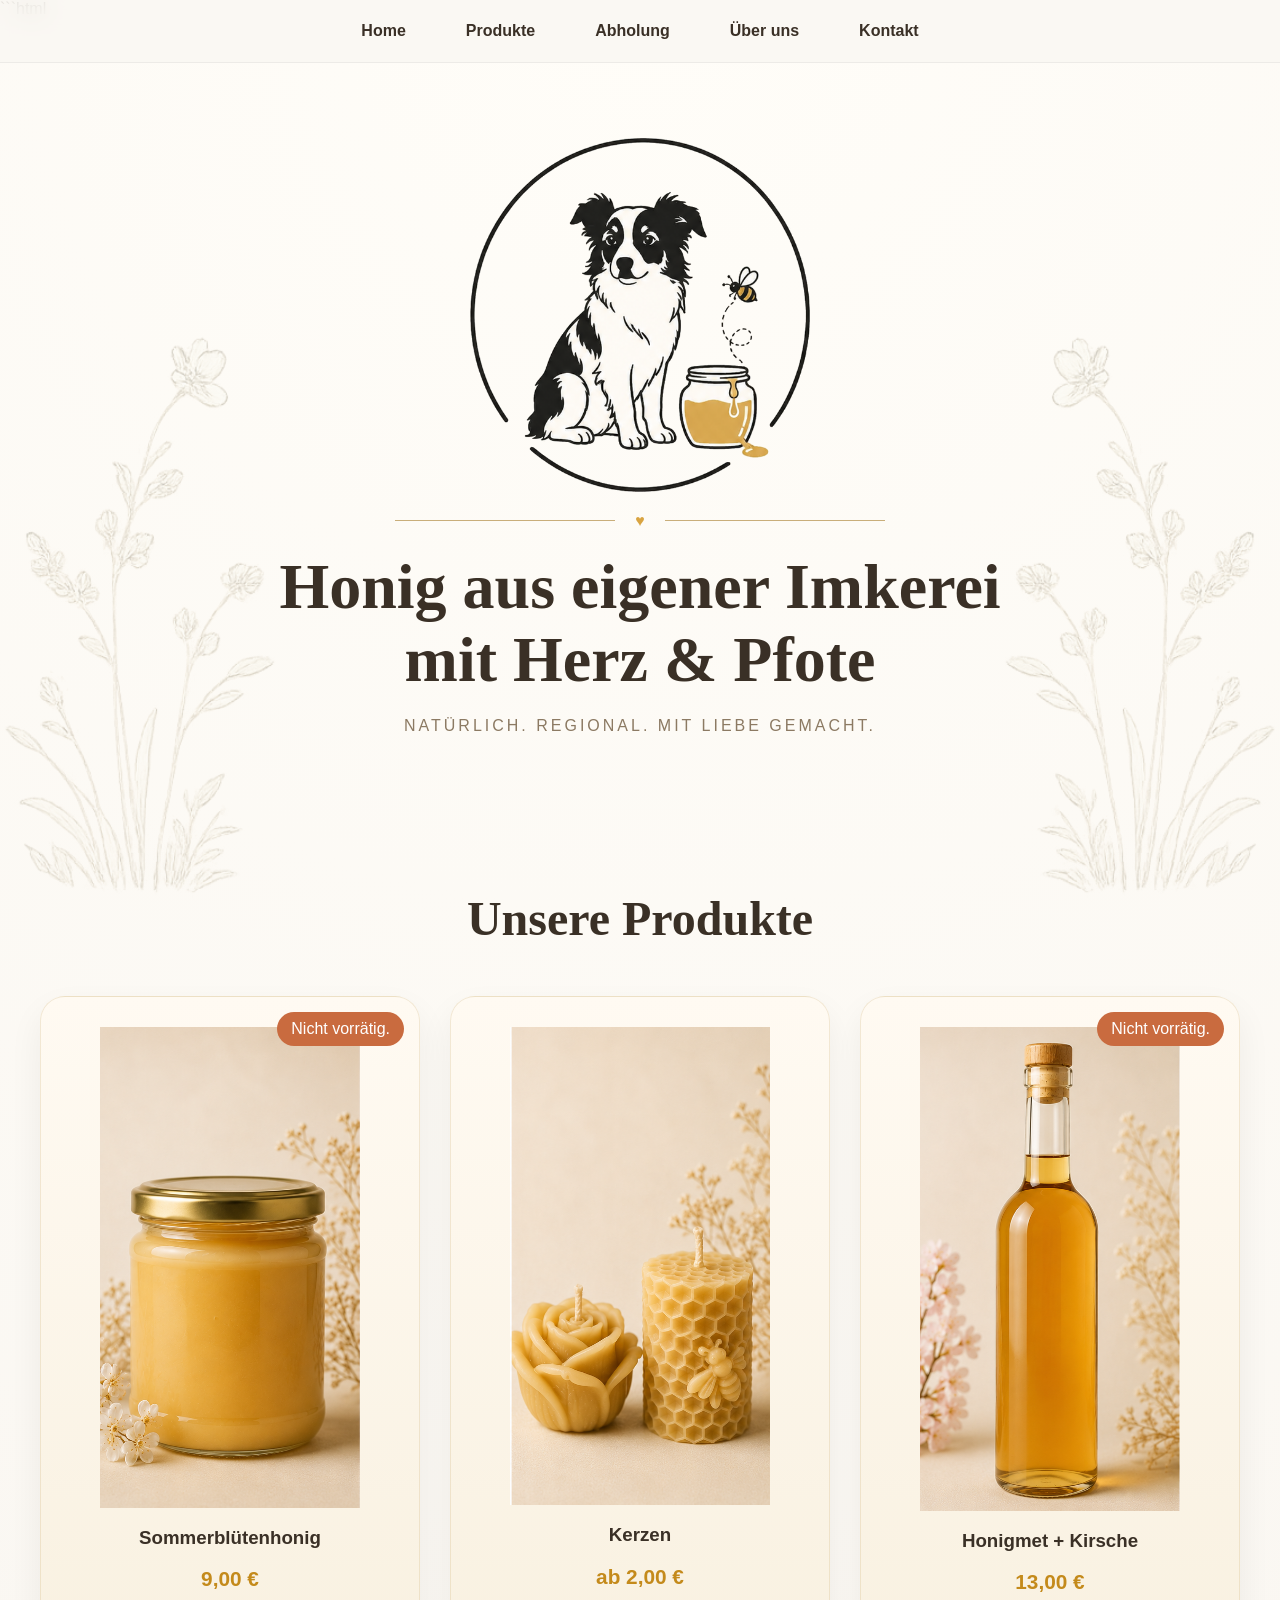
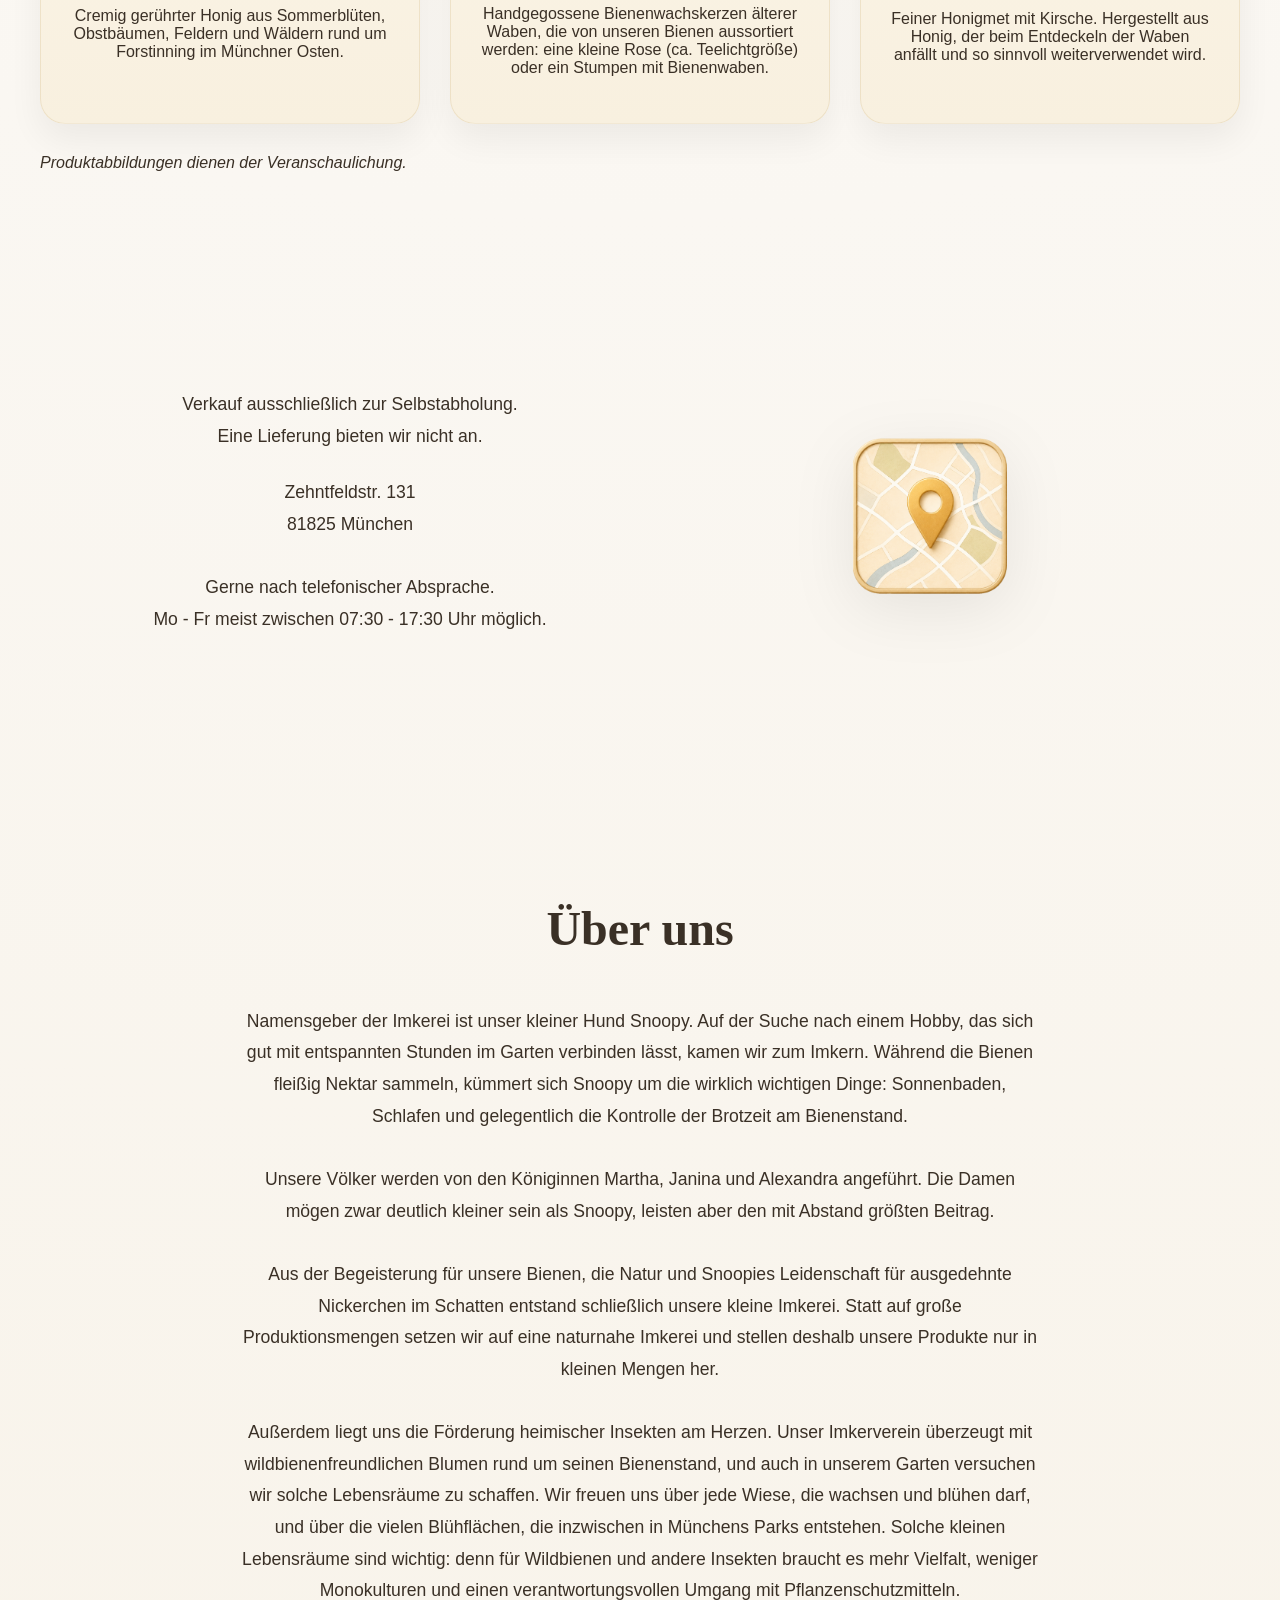
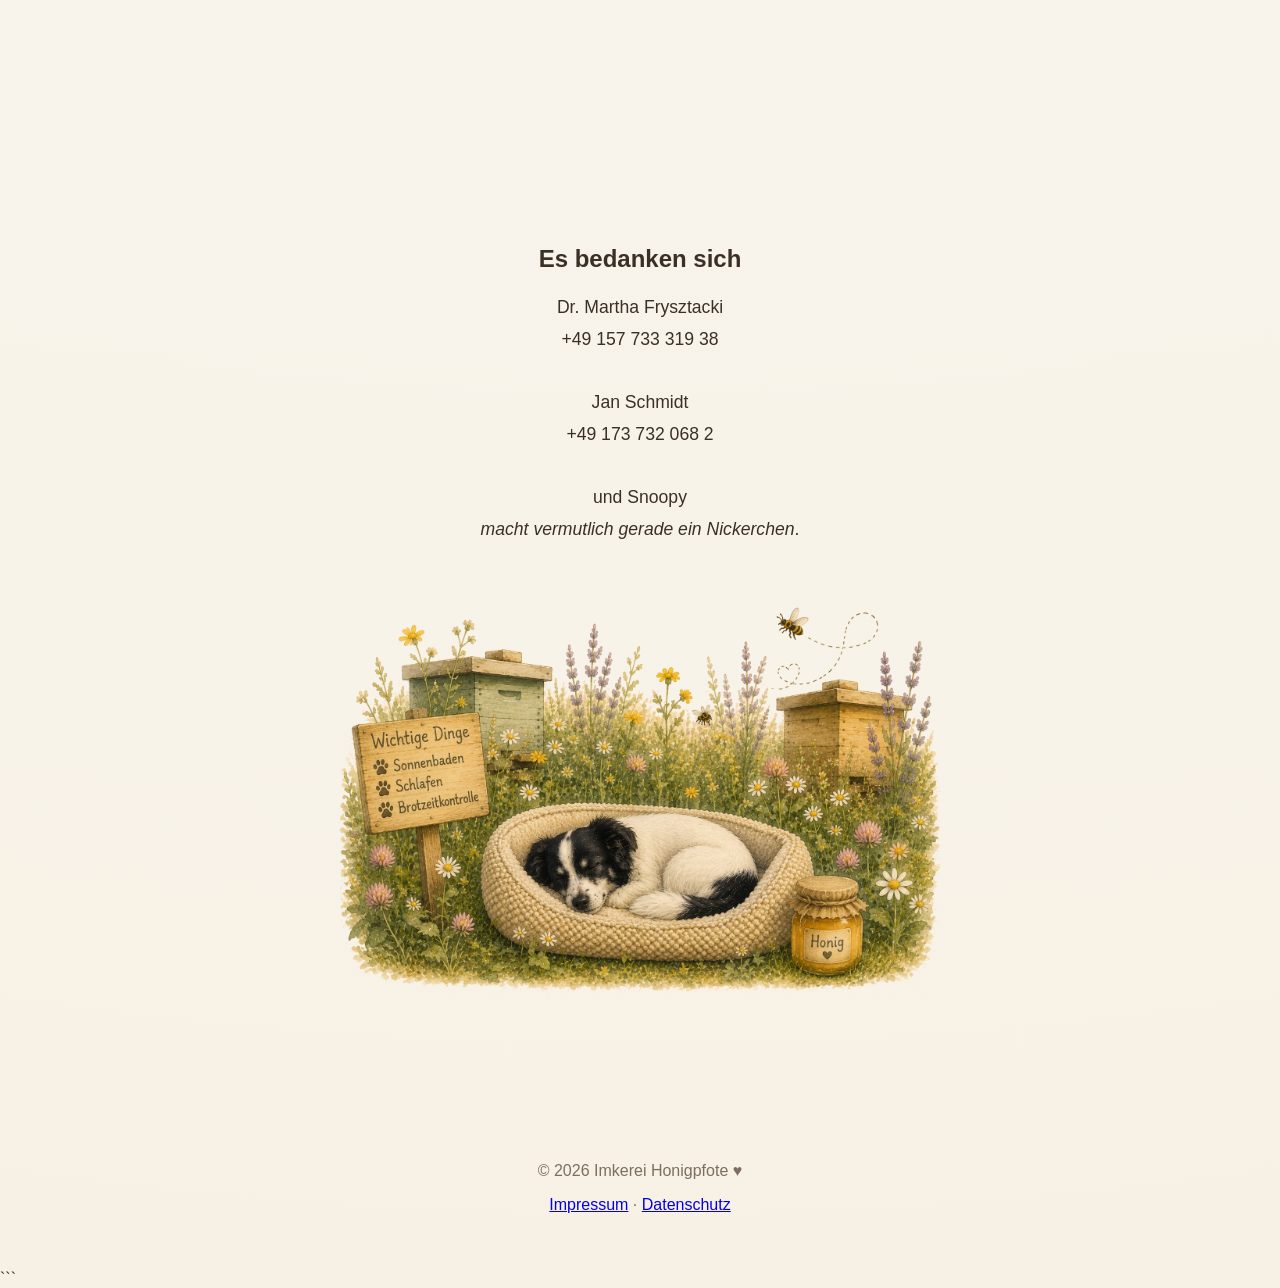
==== index.html @ 7932bcbb "datenschutz impressum & bee gimmick" ====
```html
<!DOCTYPE html>
<html lang="de">
<head>
    <meta charset="UTF-8">
    <meta name="viewport" content="width=device-width, initial-scale=1.0">
    <title>Imkerei Honigpfote</title>

    <meta name="description" content="Imkerei Honigpfote – Honig, Kerzen und Honigmet in kleinen Mengen. Verkauf nur zur Selbstabholung.">

    <link rel="stylesheet" href="style.css">
</head>

<body>

<div class="flower-decoration">

    <img src="assets/blumen.svg"
         class="flowers flowers-left"
         alt="">

    <img src="assets/blumen.svg"
         class="flowers flowers-right"
         alt="">

</div>

<div class="bee-decoration">

    <div class="bee bee1">
        <img src="assets/bee1.png" alt="">
    </div>

    <div class="bee bee2">
        <img src="assets/bee2.png" alt="">
    </div>

    <div class="bee bee3">
        <img src="assets/bee1.png" alt="">
    </div>

</div>



<header class="header">
    <nav>
        <a href="#home">Home</a>
        <a href="#produkte">Produkte</a>
        <a href="#abholung">Abholung</a>
        <a href="#ueber-uns">Über uns</a>
        <a href="#kontakt">Kontakt</a>
    </nav>
</header>

<main>

    <section id="home" class="hero">

        <img src="assets/logo.png" alt="Logo der Imkerei Honigpfote" class="hero-logo">

        <div class="hero-divider">
            <span></span>
            <div class="heart">♥</div>
            <span></span>
        </div>

        <h1>
            Honig aus eigener Imkerei<br>
            mit Herz &amp; Pfote
        </h1>

        <p>
            Natürlich. Regional. Mit Liebe gemacht.
        </p>

    </section>

    <section id="produkte" class="produkte">

        <h2>Unsere Produkte</h2>

        <div class="produkt-grid">

            <article class="produkt-card soldout">
                <div class="badge">Nicht vorrätig.</div>

                <img src="assets/honig3.png" alt="Sommerblütenhonig cremig gerührt">

                <h3>Sommerblütenhonig</h3>

                <div class="preis">9,00 €</div>

              <p>
                  Cremig gerührter Honig aus Sommerblüten,
                  Obstbäumen, Feldern und Wäldern rund um
                  Forstinning im Münchner Osten.
              </p>
            </article>

            <article class="produkt-card">
                <img src="assets/kerzen3.png" alt="Bienenwachskerzen">

                <h3>Kerzen</h3>

                <div class="preis">ab 2,00 €</div>

                <p>
                    Handgegossene Bienenwachskerzen älterer Waben, die von unseren Bienen aussortiert werden:
                    eine kleine Rose (ca. Teelichtgröße) oder ein Stumpen mit Bienenwaben.
                </p>
            </article>

            <article class="produkt-card soldout">
                <div class="badge">Nicht vorrätig.</div>

                <img src="assets/met-kirsche3.png" alt="Honigmet mit Kirsche">

                <h3>Honigmet + Kirsche</h3>

                <div class="preis">13,00 €</div>

                <p>
                    Feiner Honigmet mit Kirsche.
                    Hergestellt aus Honig, der beim Entdeckeln der Waben anfällt und so sinnvoll weiterverwendet wird.
                </p>
            </article>

            <i>Produktabbildungen dienen der Veranschaulichung.</i>
        </div>

    </section>

    <section id="abholung" class="abholung">

        <div class="abholung-content">

            <div class="abholung-text">

                <p>
                    Verkauf ausschließlich zur Selbstabholung.<br>
                    Eine Lieferung bieten wir nicht an.
                </p>

                <div class="adresse">
                    Zehntfeldstr. 131<br>
                    81825 München<br>
                    <br>
                    Gerne nach telefonischer Absprache.<br>
                    Mo - Fr meist zwischen 07:30 - 17:30 Uhr möglich.
                    
                </div>

            </div>

            <div class="abholung-map">

                  <a
                    href="https://www.google.com/maps/place/Zehntfeldstra%C3%9Fe+131,+81825+M%C3%BCnchen-Trudering-Riem/"
                    target="_blank"
                    rel="noopener noreferrer">

                    <img
                        src="assets/maps-icon.png"
                        alt="Google Maps">

                </a>

            </div>

        </div>

    </section>

    <section id="ueber-uns" class="ueber-uns">

      <h2>Über uns</h2>

      <p>
        Namensgeber der Imkerei ist unser kleiner Hund Snoopy.
        Auf der Suche nach einem Hobby, das sich gut mit entspannten Stunden im Garten verbinden lässt, kamen wir zum Imkern.
        Während die Bienen fleißig Nektar sammeln, kümmert sich Snoopy um die wirklich wichtigen Dinge:
        Sonnenbaden, Schlafen und gelegentlich die Kontrolle der Brotzeit am Bienenstand.<br>
        <br>
        Unsere Völker werden von den Königinnen Martha, Janina und Alexandra angeführt.
        Die Damen mögen zwar deutlich kleiner sein als Snoopy, leisten aber den mit Abstand größten Beitrag.<br>
        <br>
        Aus der Begeisterung für unsere Bienen, die Natur und Snoopies Leidenschaft für ausgedehnte Nickerchen im Schatten entstand schließlich unsere kleine Imkerei.
        Statt auf große Produktionsmengen setzen wir auf eine naturnahe Imkerei und stellen deshalb unsere Produkte nur in kleinen Mengen her. <br>
        <br>
        Außerdem liegt uns die Förderung heimischer Insekten am Herzen.
        Unser Imkerverein überzeugt mit wildbienenfreundlichen Blumen rund um seinen Bienenstand, und auch in unserem Garten versuchen wir solche Lebensräume zu schaffen.
        Wir freuen uns über jede Wiese, die wachsen und blühen darf, und über die vielen Blühflächen, die inzwischen in Münchens Parks entstehen.
        Solche kleinen Lebensräume sind wichtig:
        denn für Wildbienen und andere Insekten braucht es mehr Vielfalt,
        weniger Monokulturen und einen verantwortungsvollen Umgang mit Pflanzenschutzmitteln.
      </p>

    </section>

    <section id="kontakt" class="kontakt">

      <h2>Es bedanken sich</h2>

      <p>
          Dr. Martha Frysztacki<br>
          +49 157 733 319 38<br>
          <br>
          Jan Schmidt<br>
          +49 173 732 068 2
          <br>
          <br>
          und Snoopy<br>
          <i>macht vermutlich gerade ein Nickerchen</i>.<br>
      </p>

    <img
        src="assets/snoopy2.png"
        alt="Snoopy macht vermutlich gerade ein Nickerchen"
        class="snoopy-sleeping">

  </section>

</main>

<footer>
    <p>
        © 2026 Imkerei Honigpfote ♥
    </p>

    <p>
        <a href="impressum.html">Impressum</a> ·
        <a href="datenschutz.html">Datenschutz</a>
    </p>
</footer>


<script>
document.querySelectorAll('.bee').forEach(bee => {
    bee.addEventListener('click', () => {
        const rect = bee.getBoundingClientRect();
        const middle = window.innerWidth / 2;

        const toRight = rect.left < middle;

        bee.style.setProperty('--escape-x', toRight ? '120vw' : '-120vw');
        bee.style.setProperty('--escape-y', '-35vh');
        bee.style.setProperty('--turn', toRight ? '25deg' : '205deg');

        bee.classList.add('escape');

        setTimeout(() => {
            bee.classList.remove('escape');
        }, 4000);
    });
});
</script>

</body>
</html>
```
---- style.css ----
body{
    margin:0;
    font-family: "Segoe UI", sans-serif;
    color:#3a3026;
    background:
        radial-gradient(
            circle at top,
            #fffdf8 0%,
            #faf7f2 40%,
            #f7f1e5 100%
        );
}

html{
    scroll-behavior:smooth;
}

.header{
    position:fixed;
    top:0;
    width:100%;
    z-index:50;

    backdrop-filter:blur(12px);

    background:rgba(250,247,242,.85);

    border-bottom:1px solid rgba(0,0,0,.05);
}

.header nav{
    display:flex;
    justify-content:center;
    gap:60px;

    padding:22px;
}

.header a{
    text-decoration:none;
    color:#3a3026;
    font-weight:600;
    transition:.3s;
}

.header a:hover{
    color:#d9a441;
}

.hero{
    padding-top:120px;
    text-align:center;
    max-width:1000px;
    margin:auto;
}

.hero-logo{
    width:340px;
    max-width:90%;
}

.hero h1{
    font-family: Georgia, serif;
    font-size:4rem;
    line-height:1.15;
    margin:20px 0;
}

.hero p{
    letter-spacing:3px;
    text-transform:uppercase;
    color:#8c7a63;
}

.hero-divider{
    display:flex;
    align-items:center;
    justify-content:center;
    gap:20px;
    margin:20px 0;
}

.hero-divider span{
    width:220px;
    height:1px;
    background:#c9ae7a;
}

.heart{
    color:#d9a441;
}

.produkte{
    padding:100px 30px;
}

.produkte h2,
.abholung h2,
.ueber-uns h2{
    text-align:center;
    font-size:3rem;
    font-family:Georgia, serif;
    margin-bottom:50px;
}

.produkt-grid{
    display:grid;
    grid-template-columns:repeat(auto-fit,minmax(280px,1fr));
    gap:30px;
    max-width:1200px;
    margin:auto;
}

.produkt-card{
    background:linear-gradient(
        180deg,
        #fffaf2 0%,
        #f8f0df 100%
    );

    border:1px solid rgba(201,174,122,.25);

    box-shadow:
        0 10px 30px rgba(140,122,99,.08);
    border-radius:25px;
    padding:30px;
    text-align:center;

    box-shadow:
    0 15px 35px rgba(0,0,0,.06);

    transition:.3s;
    position:relative;

    z-index:1;
}

.produkt-card:hover{
    transform:translateY(-8px);
}

.produkt-card img{
    width:100%;
    max-width:260px;
}

.preis{
    font-size:1.3rem;
    font-weight:bold;
    color:#c48a1b;
    margin:10px 0;
}

.badge{
    position:absolute;
    top:15px;
    right:15px;

    background:#c96b3f;
    color:white;

    padding:8px 14px;
    border-radius:30px;
}

.abholung{
    text-align:center;
    padding:80px 20px;
}

.adresse{
    margin:25px 0;
    line-height:1.8;
}

.maps-button{
    display:inline-block;
    background:#d9a441;
    color:white;
    text-decoration:none;
    padding:15px 30px;
    border-radius:50px;
    font-weight:bold;
    transition:.3s;
}

.maps-button:hover{
    transform:translateY(-3px);
}

.ueber-uns{
    max-width:800px;
    margin:auto;
    padding:100px 30px;
    text-align:center;
}

.ueber-uns p{
    line-height:1.8;
    font-size:1.1rem;
}

.kontakt{
    max-width:800px;
    margin:auto;
    padding:100px 30px;
    text-align:center;
}

.kontakt p{
    line-height:1.8;
    font-size:1.1rem;
}

footer{
    text-align:center;
    padding:40px;
    color:#7c6f5f;
}

.flower-decoration{
    position:fixed;
    inset:0;
    pointer-events:none;
    z-index:-9999;
    overflow:hidden;
}

.bee-decoration{
    position:fixed;
    inset:0;
    pointer-events:none;
    overflow:hidden;
    z-index:1000;
}

.flowers{
    position:fixed;
    opacity:.25;
    width:350px;
}

.flowers-left{
    left:-50px;
    bottom:0;
}

.flowers-right{
    right:-50px;
    bottom:0;
    transform:scaleX(-1);
}

.bee img{
    width:100px;
    animation:beeBuzz .15s infinite alternate;
    transition:transform .8s ease, opacity .8s ease;
    pointer-events:auto;
}

.bee{
    position:fixed;
    z-index:10000;
    pointer-events:auto;
    cursor:pointer;
}

.bee1{
    left:-100px;
    top:20%;
    animation:fly1 25s linear infinite;
}

.bee2{
    left:110%;
    top:60%;
    animation:fly2 30s linear infinite;
}

.bee3{
    left:-100px;
    top:80%;
    animation:fly3 35s linear infinite;
}

@keyframes beeBuzz{
    from{
        transform:rotate(-3deg);
    }
    to{
        transform:rotate(3deg);
    }
}

@keyframes fly1{
    0%{
        left:-100px;
        top:20%;
    }

    25%{
        top:10%;
    }

    50%{
        top:35%;
    }

    75%{
        top:15%;
    }

    100%{
        left:110%;
        top:25%;
    }
}

@keyframes fly2{
    0%{
        left:110%;
        top:55%;
    }

    50%{
        top:35%;
    }

    100%{
        left:-100px;
        top:65%;
    }
}

@keyframes fly3{
    0%{
        left:-100px;
        top:75%;
    }

    50%{
        top:60%;
    }

    100%{
        left:110%;
        top:80%;
    }
}

.abholung{
    padding:100px 30px;
}

.abholung-content{
    max-width:1100px;
    margin:auto;

    display:grid;
    grid-template-columns:1fr 1fr;
    gap:60px;

    align-items:center;
}

.abholung-text h2{
    text-align:left;
    margin-bottom:20px;
}

.abholung-text p{
    font-size:1.1rem;
    line-height:1.8;
}

.adresse{
    margin:25px 0;
    line-height:1.8;
    font-size:1.1rem;
}

.abholung-map{
    display:flex;
    justify-content:center;
}

.abholung-map img{
    width:70%;
    max-width:220px;

    border-radius:25px;

    transition:.3s;

    filter:drop-shadow(
        0 15px 30px rgba(0,0,0,.08)
    );
}

.abholung-map img:hover{
    transform:translateY(-6px);
}

.snoopy-sleeping{
    display:block;
    width:min(650px, 75%);
    margin:50px auto 10px auto;
}

@media (max-width: 768px){

    .flowers{
        width:60px;
        opacity:0.02;
    }

    .flowers-left{
        left:-10px;
        bottom:0;
    }

    .flowers-right{
        right:-10px;
        bottom:0;
    }

}

@keyframes beePanicImg{
    0%{
        transform:rotate(0deg) scale(1);
        opacity:1;
    }

    15%{
        transform:translate(-10px, 0) rotate(-15deg) scale(1.05);
    }

    30%{
        transform:translate(15px, -5px) rotate(var(--turn)) scale(1);
    }

    100%{
        transform:translate(var(--escape-x), var(--escape-y)) rotate(var(--turn)) scale(.4);
        opacity:0;
    }
}

.bee.escape img{
    animation:beePanicImg .9s cubic-bezier(.2,.8,.2,1) forwards !important;
}
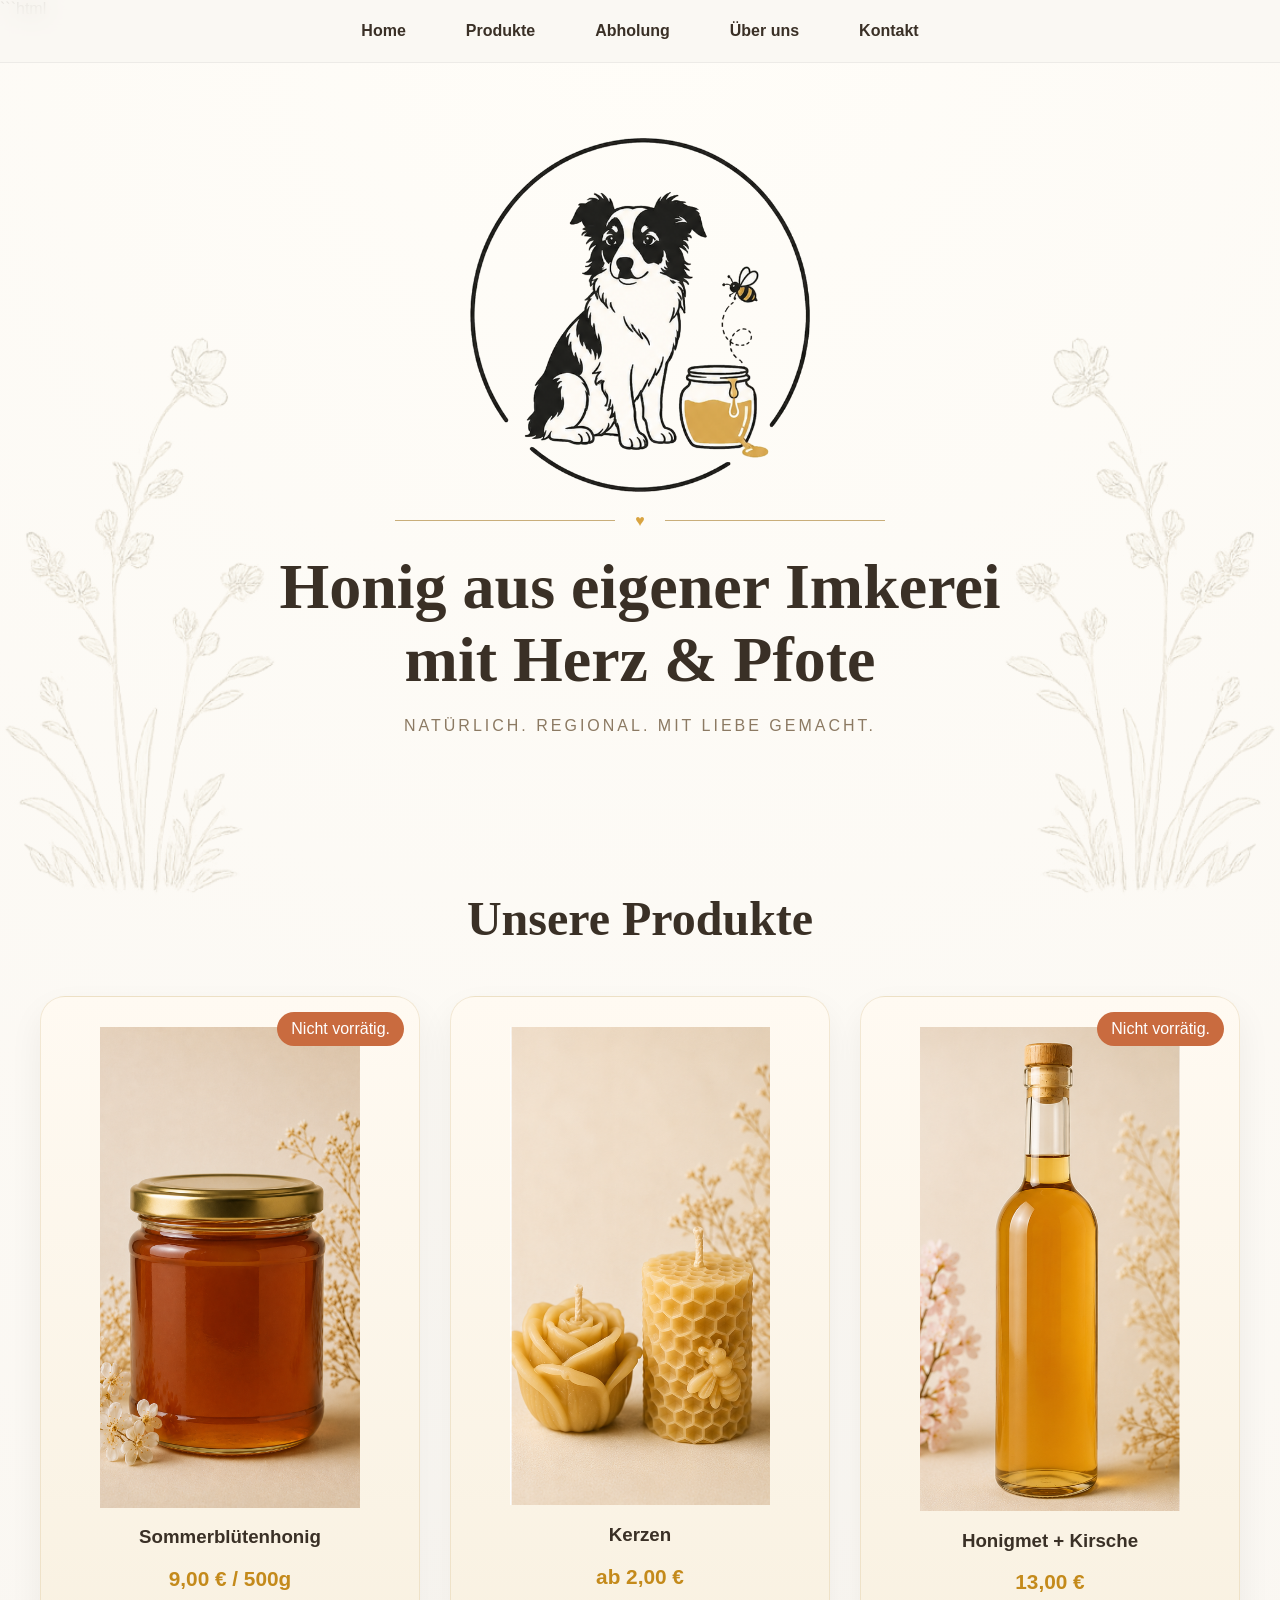
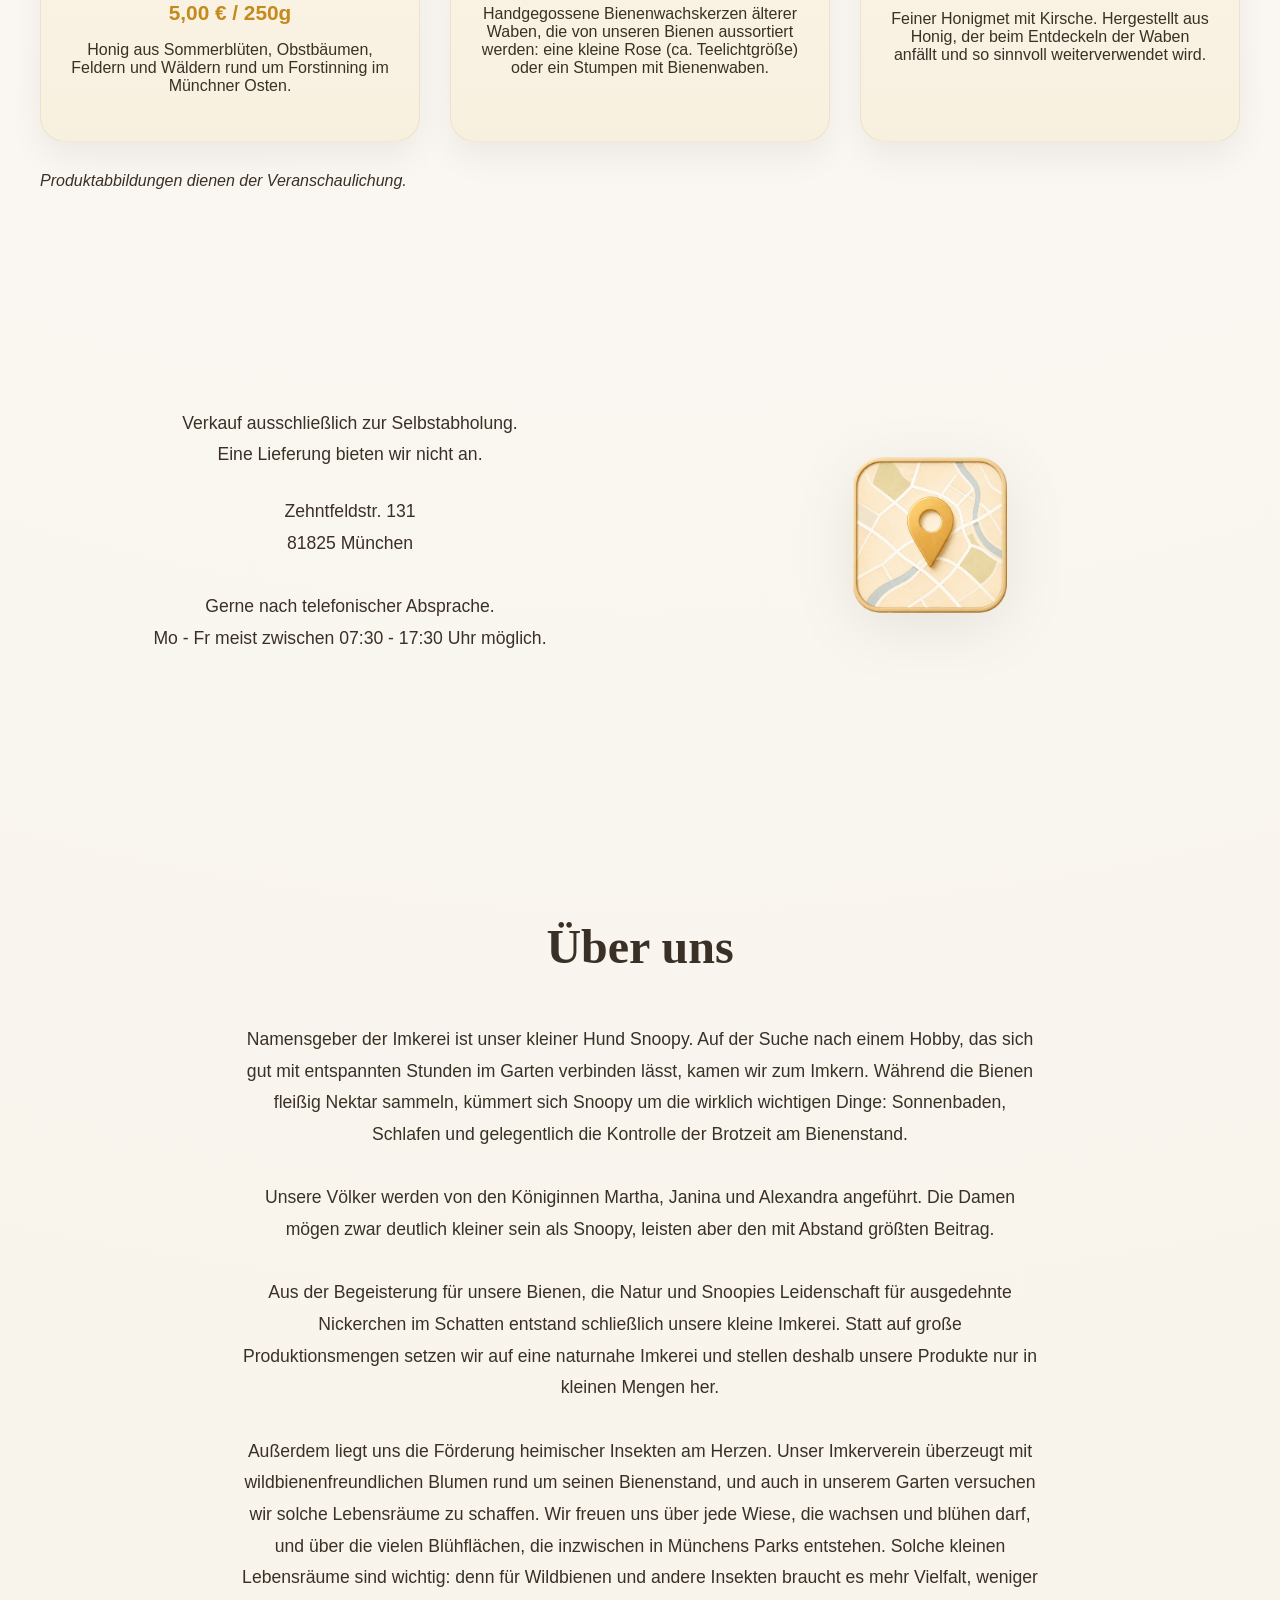
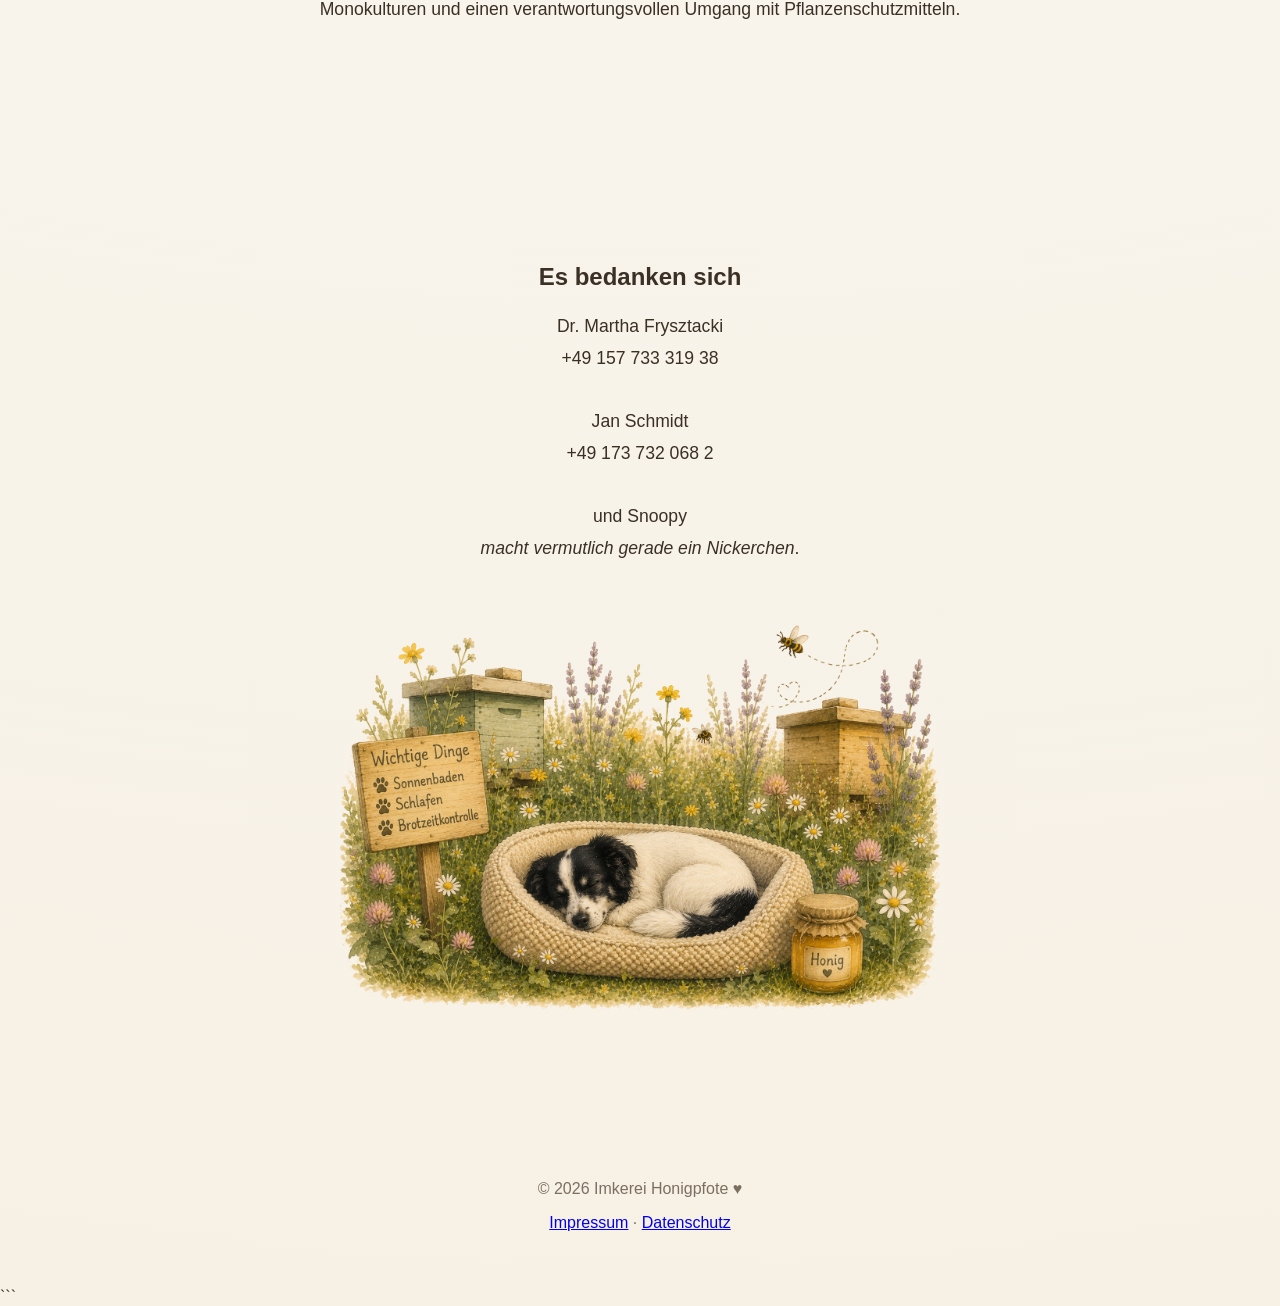
==== commit 9cc4689d: "make bees happy, too" ====
--- a/index.html
+++ b/index.html
@@ -37,6 +37,15 @@
 
     <div class="bee bee3">
         <img src="assets/bee1.png" alt="">
+    </div>
+
+    <div id="bossBee" class="boss-bee">
+        <img src="assets/bee3.png" alt="">
+        <span>Autsch!</span>
+    </div>
+
+    <div id="beeReward" class="bee-reward">
+        Danke, dass du die Bienen summen lässt ♥
     </div>
 
 </div>
@@ -85,14 +94,15 @@
             <article class="produkt-card soldout">
                 <div class="badge">Nicht vorrätig.</div>
 
-                <img src="assets/honig3.png" alt="Sommerblütenhonig cremig gerührt">
+                <img src="assets/honig2.png" alt="Sommerblütenhonig">
 
                 <h3>Sommerblütenhonig</h3>
 
-                <div class="preis">9,00 €</div>
+                <div class="preis">9,00 € / 500g</div>
+                <div class="preis">5,00 € / 250g</div>
 
               <p>
-                  Cremig gerührter Honig aus Sommerblüten,
+                  Honig aus Sommerblüten,
                   Obstbäumen, Feldern und Wäldern rund um
                   Forstinning im Münchner Osten.
               </p>
@@ -236,8 +246,60 @@
 
 
 <script>
+
+let beeClickCount = 0;
+let rewardTimer = 0;
+
+const reward = document.getElementById('beeReward');
+const bossBee = document.getElementById('bossBee');
+
+function scheduleReward(){
+
+    clearTimeout(rewardTimer);
+
+    rewardTimer = setTimeout(() => {
+
+        document.querySelectorAll('.bee').forEach(bee => {
+            bee.classList.add('loved');
+        });
+
+        reward.style.opacity = "1";
+
+        setTimeout(() => {
+            reward.style.opacity = "0";
+        }, 4000);
+
+    }, 15000);
+
+}
+
+scheduleReward();
+
 document.querySelectorAll('.bee').forEach(bee => {
+
     bee.addEventListener('click', () => {
+
+        beeClickCount++;
+
+        // Vertrauen verloren
+        bee.classList.remove('loved');
+
+        scheduleReward();
+
+        if(beeClickCount % 3 === 0){
+
+            bossBee.classList.remove('attack');
+
+            void bossBee.offsetWidth;
+
+            bossBee.classList.add('attack');
+
+            setTimeout(() => {
+                bossBee.classList.remove('attack');
+            }, 4300);
+
+        }
+
         const rect = bee.getBoundingClientRect();
         const middle = window.innerWidth / 2;
 
@@ -252,8 +314,11 @@
         setTimeout(() => {
             bee.classList.remove('escape');
         }, 4000);
+
     });
+
 });
+
 </script>
 
 </body>
--- a/style.css
+++ b/style.css
@@ -448,4 +448,142 @@
 
 .bee.escape img{
     animation:beePanicImg .9s cubic-bezier(.2,.8,.2,1) forwards !important;
+}
+
+.boss-bee{
+    position:fixed;
+    left:50%;
+    top:50%;
+    z-index:20000;
+    pointer-events:none;
+    opacity:0;
+    visibility:hidden;
+    transform:translate(-50%, -50%) scale(.2);
+}
+
+.boss-bee img{
+    width:95vw;
+    max-width:500px;
+    height:auto;
+}
+
+.boss-bee span{
+    display:block;
+    text-align:center;
+    font-weight:900;
+    font-size:3rem;
+    color:#d62828;
+    text-shadow:
+        2px 2px 0 white,
+        4px 4px 0 rgba(0,0,0,.15);
+}
+
+.boss-bee.attack{
+    visibility:visible;
+    animation:bossAttack 4.2s ease-out forwards;
+}
+
+
+@keyframes bossAttack{
+    0%{
+        opacity:0;
+        transform:translate(-50%, -50%) scale(.2);
+    }
+
+    25%{
+        opacity:1;
+        transform:translate(-50%, -50%) scale(1.2);
+    }
+
+    75%{
+        opacity:1;
+        transform:translate(-50%, -50%) scale(1.8);
+    }
+
+    100%{
+        opacity:0;
+        transform:translate(-50%, -50%) scale(.2);
+    }
+}
+
+.bee-reward{
+    position:fixed;
+    bottom:30px;
+    left:50%;
+    transform:translateX(-50%);
+
+    background:#fff8e8;
+    border:2px solid #d9a441;
+    border-radius:20px;
+    padding:12px 20px;
+
+    font-weight:bold;
+    color:#7a4a00;
+
+    z-index:50000;
+
+    opacity:0;
+    transition:opacity .5s ease;
+
+    pointer-events:none;
+}
+
+.bee.loved::before,
+.bee.loved::after{
+    position:absolute;
+    color:#e06a8d;
+    font-size:22px;
+    pointer-events:none;
+}
+
+.bee.loved::before{
+    content:"♡";
+    left:35%;
+    top:-18px;
+
+    animation:heartFloat1 2s infinite;
+}
+
+.bee.loved::after{
+    content:"♡";
+    left:60%;
+    top:-10px;
+
+    animation:heartFloat2 2.4s infinite;
+}
+
+@keyframes heartFloat1{
+
+    0%{
+        opacity:0;
+        transform:translateY(0);
+    }
+
+    30%{
+        opacity:1;
+    }
+
+    100%{
+        opacity:0;
+        transform:translateY(-25px);
+    }
+
+}
+
+@keyframes heartFloat2{
+
+    0%{
+        opacity:0;
+        transform:translateY(0);
+    }
+
+    30%{
+        opacity:1;
+    }
+
+    100%{
+        opacity:0;
+        transform:translateY(-35px) translateX(8px);
+    }
+
 }
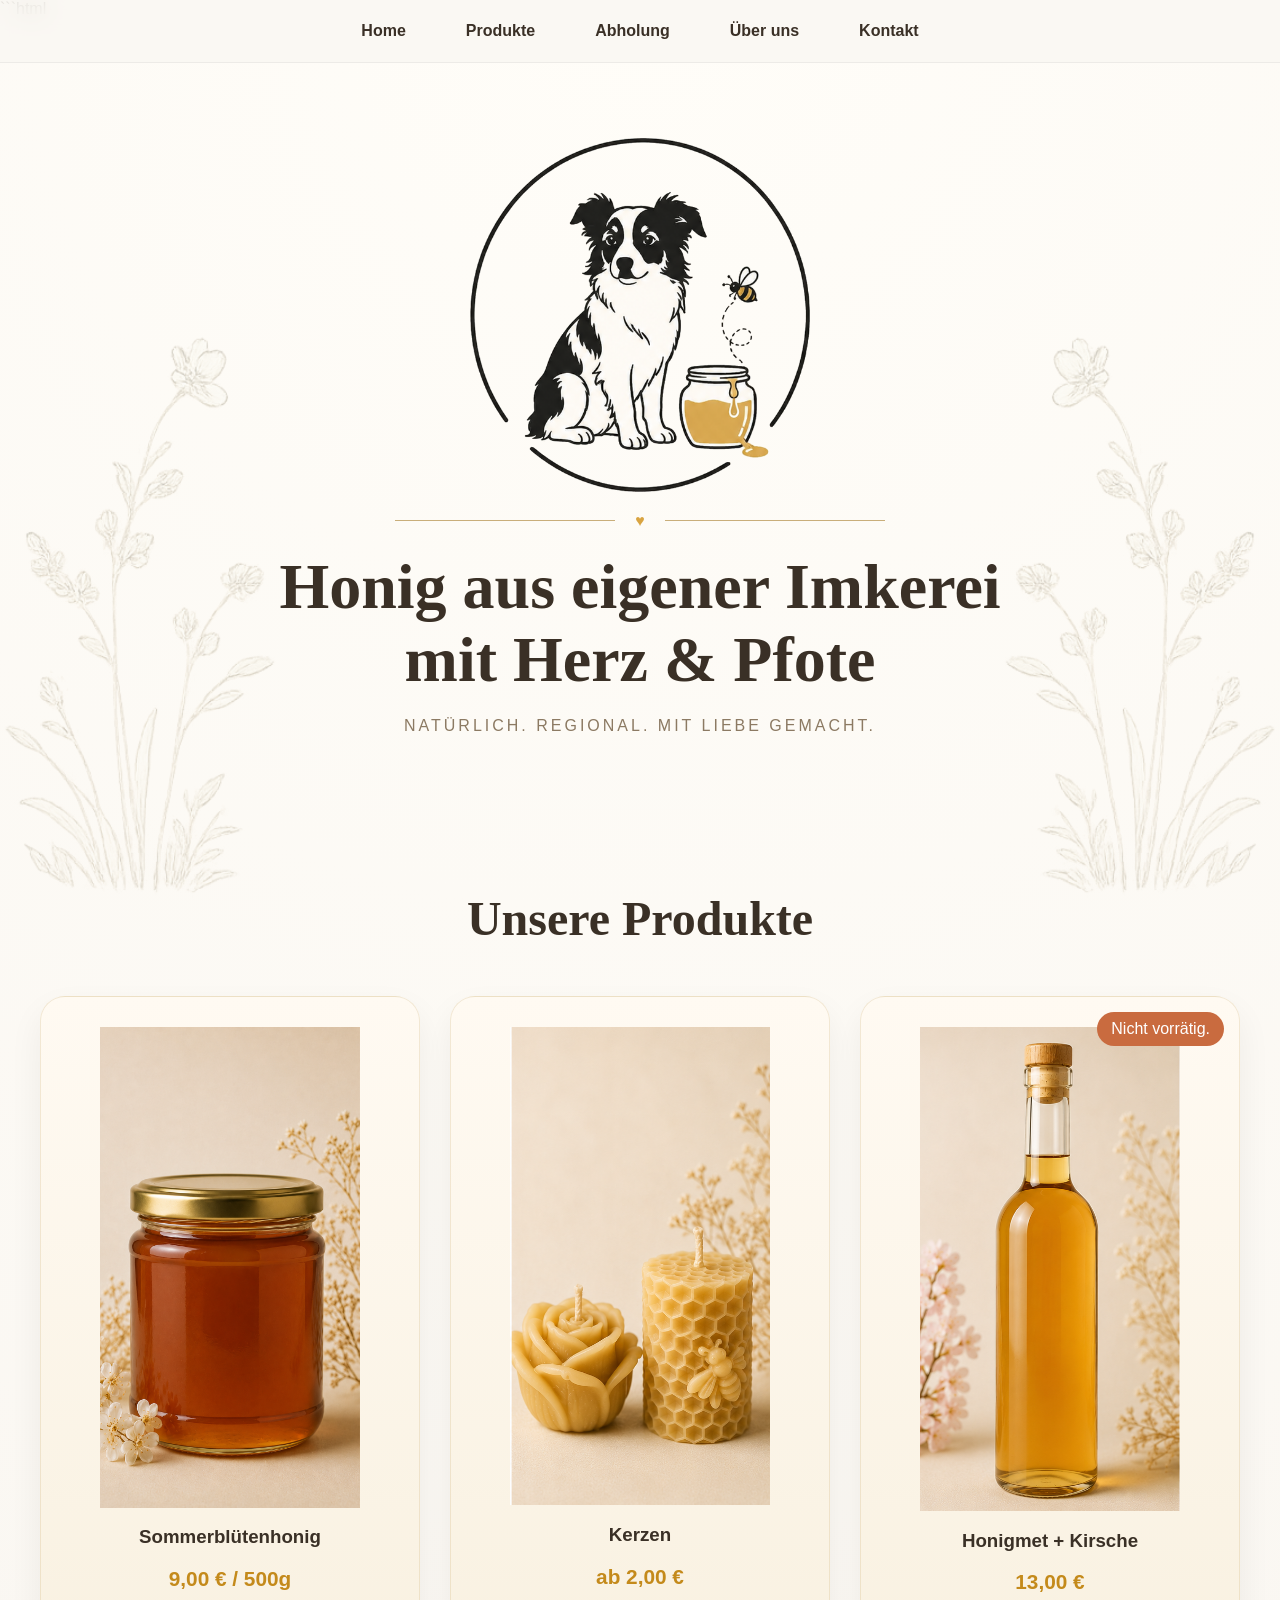
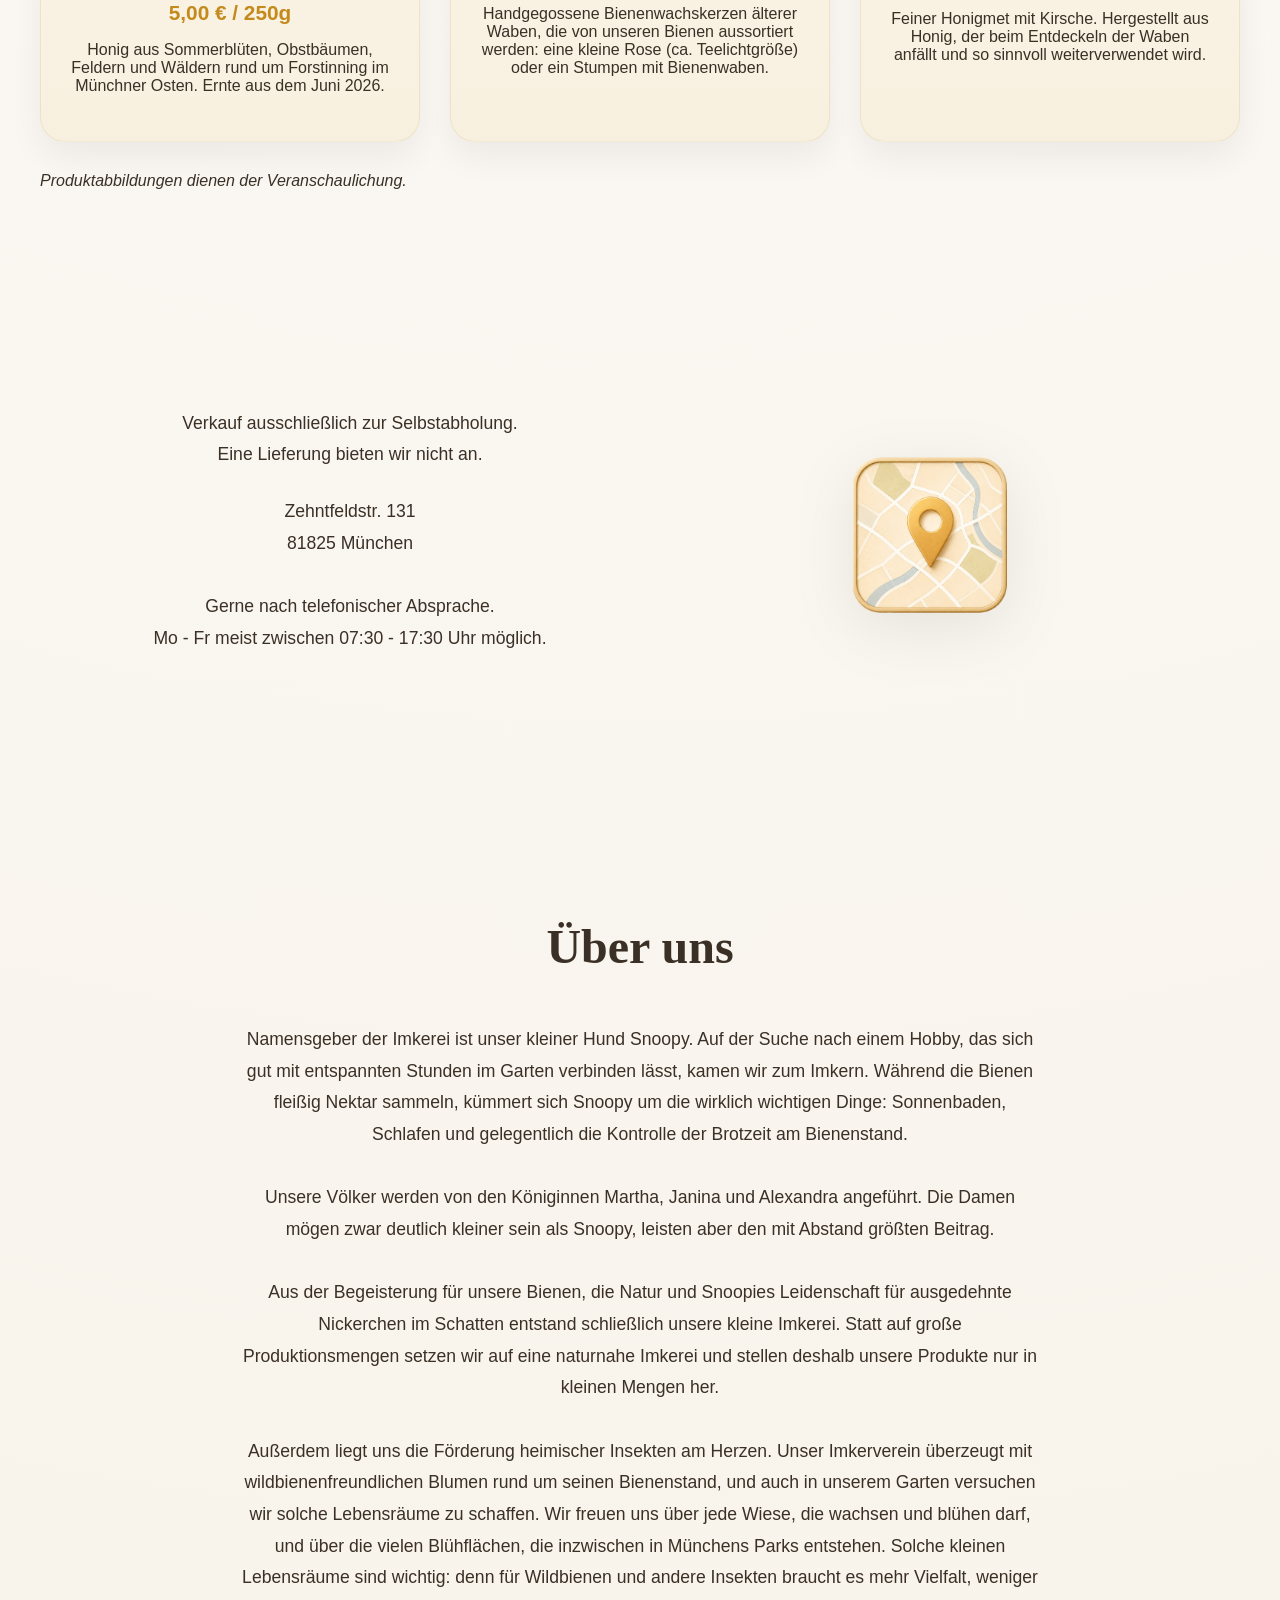
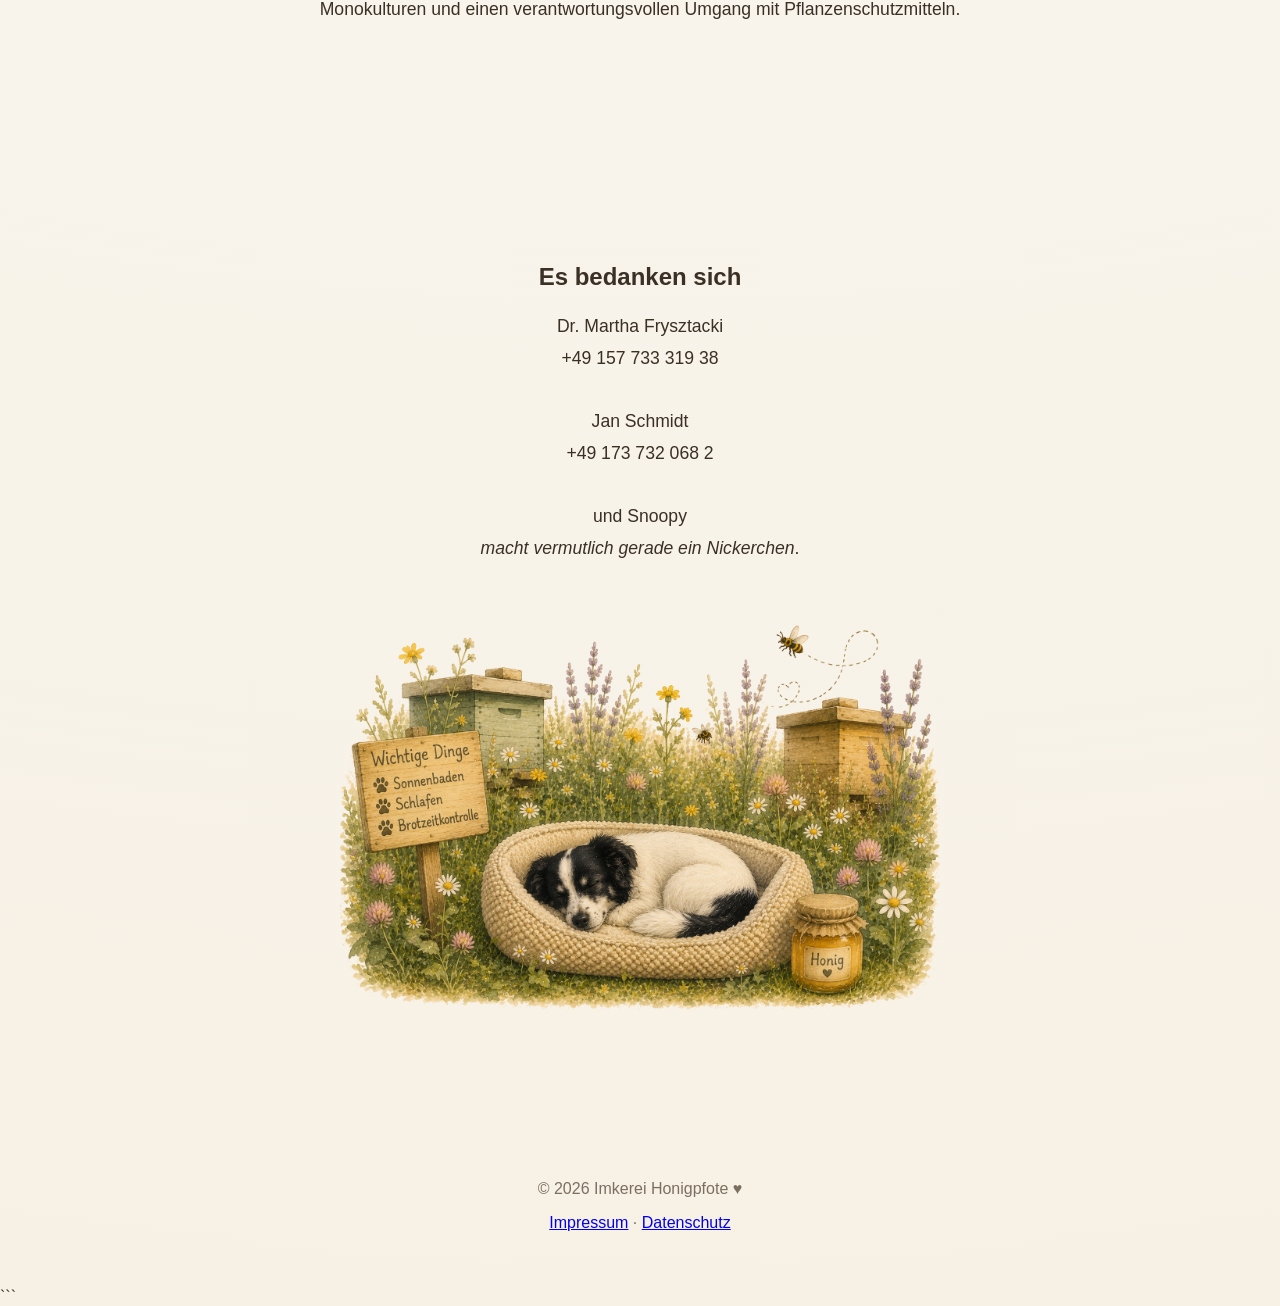
==== commit 25f002d3: "ernte 2026" ====
--- a/index.html
+++ b/index.html
@@ -91,8 +91,7 @@
 
         <div class="produkt-grid">
 
-            <article class="produkt-card soldout">
-                <div class="badge">Nicht vorrätig.</div>
+            <article class="produkt-card" onclick="openGallery('honig')">
 
                 <img src="assets/honig2.png" alt="Sommerblütenhonig">
 
@@ -105,10 +104,11 @@
                   Honig aus Sommerblüten,
                   Obstbäumen, Feldern und Wäldern rund um
                   Forstinning im Münchner Osten.
+                  Ernte aus dem Juni 2026.
               </p>
             </article>
 
-            <article class="produkt-card">
+            <article class="produkt-card" onclick="openGallery('kerzen')">
                 <img src="assets/kerzen3.png" alt="Bienenwachskerzen">
 
                 <h3>Kerzen</h3>
@@ -121,7 +121,7 @@
                 </p>
             </article>
 
-            <article class="produkt-card soldout">
+            <article class="produkt-card soldout" onclick="openGallery('met')">
                 <div class="badge">Nicht vorrätig.</div>
 
                 <img src="assets/met-kirsche3.png" alt="Honigmet mit Kirsche">
@@ -245,80 +245,140 @@
 </footer>
 
 
+<div id="productModal" class="product-modal">
+    <div class="product-modal-content">
+
+        <button class="modal-close" onclick="closeGallery()">×</button>
+
+        <h2 id="modalTitle"></h2>
+
+        <div id="modalImages" class="modal-images"></div>
+
+    </div>
+</div>
+
 <script>
 
-let beeClickCount = 0;
-let rewardTimer = 0;
-
-const reward = document.getElementById('beeReward');
-const bossBee = document.getElementById('bossBee');
-
-function scheduleReward(){
-
-    clearTimeout(rewardTimer);
-
-    rewardTimer = setTimeout(() => {
-
-        document.querySelectorAll('.bee').forEach(bee => {
-            bee.classList.add('loved');
+    let beeClickCount = 0;
+    let rewardTimer = 0;
+
+    const reward = document.getElementById('beeReward');
+    const bossBee = document.getElementById('bossBee');
+
+    function scheduleReward(){
+
+        clearTimeout(rewardTimer);
+
+        rewardTimer = setTimeout(() => {
+
+            document.querySelectorAll('.bee').forEach(bee => {
+                bee.classList.add('loved');
+            });
+
+            reward.style.opacity = "1";
+
+            setTimeout(() => {
+                reward.style.opacity = "0";
+            }, 5000);
+
+        }, 60000);
+
+    }
+
+    scheduleReward();
+
+    document.querySelectorAll('.bee').forEach(bee => {
+
+        bee.addEventListener('click', () => {
+
+            beeClickCount++;
+
+            // Vertrauen verloren
+            bee.classList.remove('loved');
+
+            scheduleReward();
+
+            if(beeClickCount % 3 === 0){
+
+                bossBee.classList.remove('attack');
+
+                void bossBee.offsetWidth;
+
+                bossBee.classList.add('attack');
+
+                setTimeout(() => {
+                    bossBee.classList.remove('attack');
+                }, 4300);
+
+            }
+
+            const rect = bee.getBoundingClientRect();
+            const middle = window.innerWidth / 2;
+
+            const toRight = rect.left < middle;
+
+            bee.style.setProperty('--escape-x', toRight ? '120vw' : '-120vw');
+            bee.style.setProperty('--escape-y', '-35vh');
+            bee.style.setProperty('--turn', toRight ? '25deg' : '205deg');
+
+            bee.classList.add('escape');
+
+            setTimeout(() => {
+                bee.classList.remove('escape');
+            }, 4000);
+
         });
 
-        reward.style.opacity = "1";
-
-        setTimeout(() => {
-            reward.style.opacity = "0";
-        }, 4000);
-
-    }, 15000);
-
-}
-
-scheduleReward();
-
-document.querySelectorAll('.bee').forEach(bee => {
-
-    bee.addEventListener('click', () => {
-
-        beeClickCount++;
-
-        // Vertrauen verloren
-        bee.classList.remove('loved');
-
-        scheduleReward();
-
-        if(beeClickCount % 3 === 0){
-
-            bossBee.classList.remove('attack');
-
-            void bossBee.offsetWidth;
-
-            bossBee.classList.add('attack');
-
-            setTimeout(() => {
-                bossBee.classList.remove('attack');
-            }, 4300);
-
+    });
+
+</script>
+
+<script>
+    const productGalleries = {
+        honig: {
+            title: "Unser Honig",
+            images: [
+                "assets/honig/honig_2025.1.png",
+                "assets/honig/honig_2025.2.png"
+            ]
+        },
+        kerzen: {
+            title: "Unsere Bienenwachskerzen",
+            images: [
+                "assets/kerze/rose_2026.1.jpg",
+                "assets/kerze/stump_2026.1.jpg"
+            ]
+        },
+        met: {
+            title: "Unser Honigmet (mit Kirsche)",
+            images: [
+            ]
         }
-
-        const rect = bee.getBoundingClientRect();
-        const middle = window.innerWidth / 2;
-
-        const toRight = rect.left < middle;
-
-        bee.style.setProperty('--escape-x', toRight ? '120vw' : '-120vw');
-        bee.style.setProperty('--escape-y', '-35vh');
-        bee.style.setProperty('--turn', toRight ? '25deg' : '205deg');
-
-        bee.classList.add('escape');
-
-        setTimeout(() => {
-            bee.classList.remove('escape');
-        }, 4000);
-
+    };
+
+    function openGallery(product){
+        const modal = document.getElementById("productModal");
+        const title = document.getElementById("modalTitle");
+        const images = document.getElementById("modalImages");
+
+        title.textContent = productGalleries[product].title;
+
+        images.innerHTML = productGalleries[product].images
+            .map(src => `<img src="${src}" alt="">`)
+            .join("");
+
+        modal.classList.add("open");
+    }
+
+    function closeGallery(){
+        document.getElementById("productModal").classList.remove("open");
+    }
+
+    document.getElementById("productModal").addEventListener("click", event => {
+        if(event.target.id === "productModal"){
+            closeGallery();
+        }
     });
-
-});
-
 </script>
 
 </body>
--- a/style.css
+++ b/style.css
@@ -133,6 +133,9 @@
     position:relative;
 
     z-index:1;
+
+    cursor:pointer;
+
 }
 
 .produkt-card:hover{
@@ -142,6 +145,64 @@
 .produkt-card img{
     width:100%;
     max-width:260px;
+}
+
+.product-modal{
+    position:fixed;
+    inset:0;
+    background:rgba(58,48,38,.55);
+    backdrop-filter:blur(8px);
+    z-index:60000;
+
+    display:none;
+    align-items:center;
+    justify-content:center;
+
+    padding:30px;
+}
+
+.product-modal.open{
+    display:flex;
+}
+
+.product-modal-content{
+    position:relative;
+    width:min(950px, 95vw);
+    max-height:90vh;
+    overflow:auto;
+
+    background:#fff8ee;
+    border:1px solid #ead9b7;
+    border-radius:28px;
+    padding:35px;
+
+    box-shadow:0 25px 70px rgba(0,0,0,.18);
+    text-align:center;
+}
+
+.modal-close{
+    position:absolute;
+    top:18px;
+    right:22px;
+
+    border:none;
+    background:none;
+    font-size:36px;
+    cursor:pointer;
+    color:#7c6f5f;
+}
+
+.modal-images{
+    display:grid;
+    grid-template-columns:repeat(auto-fit, minmax(160px, 1fr));
+    gap:18px;
+    margin-top:25px;
+}
+
+.modal-images img{
+    width:100%;
+    border-radius:18px;
+    background:#f8f0df;
 }
 
 .preis{
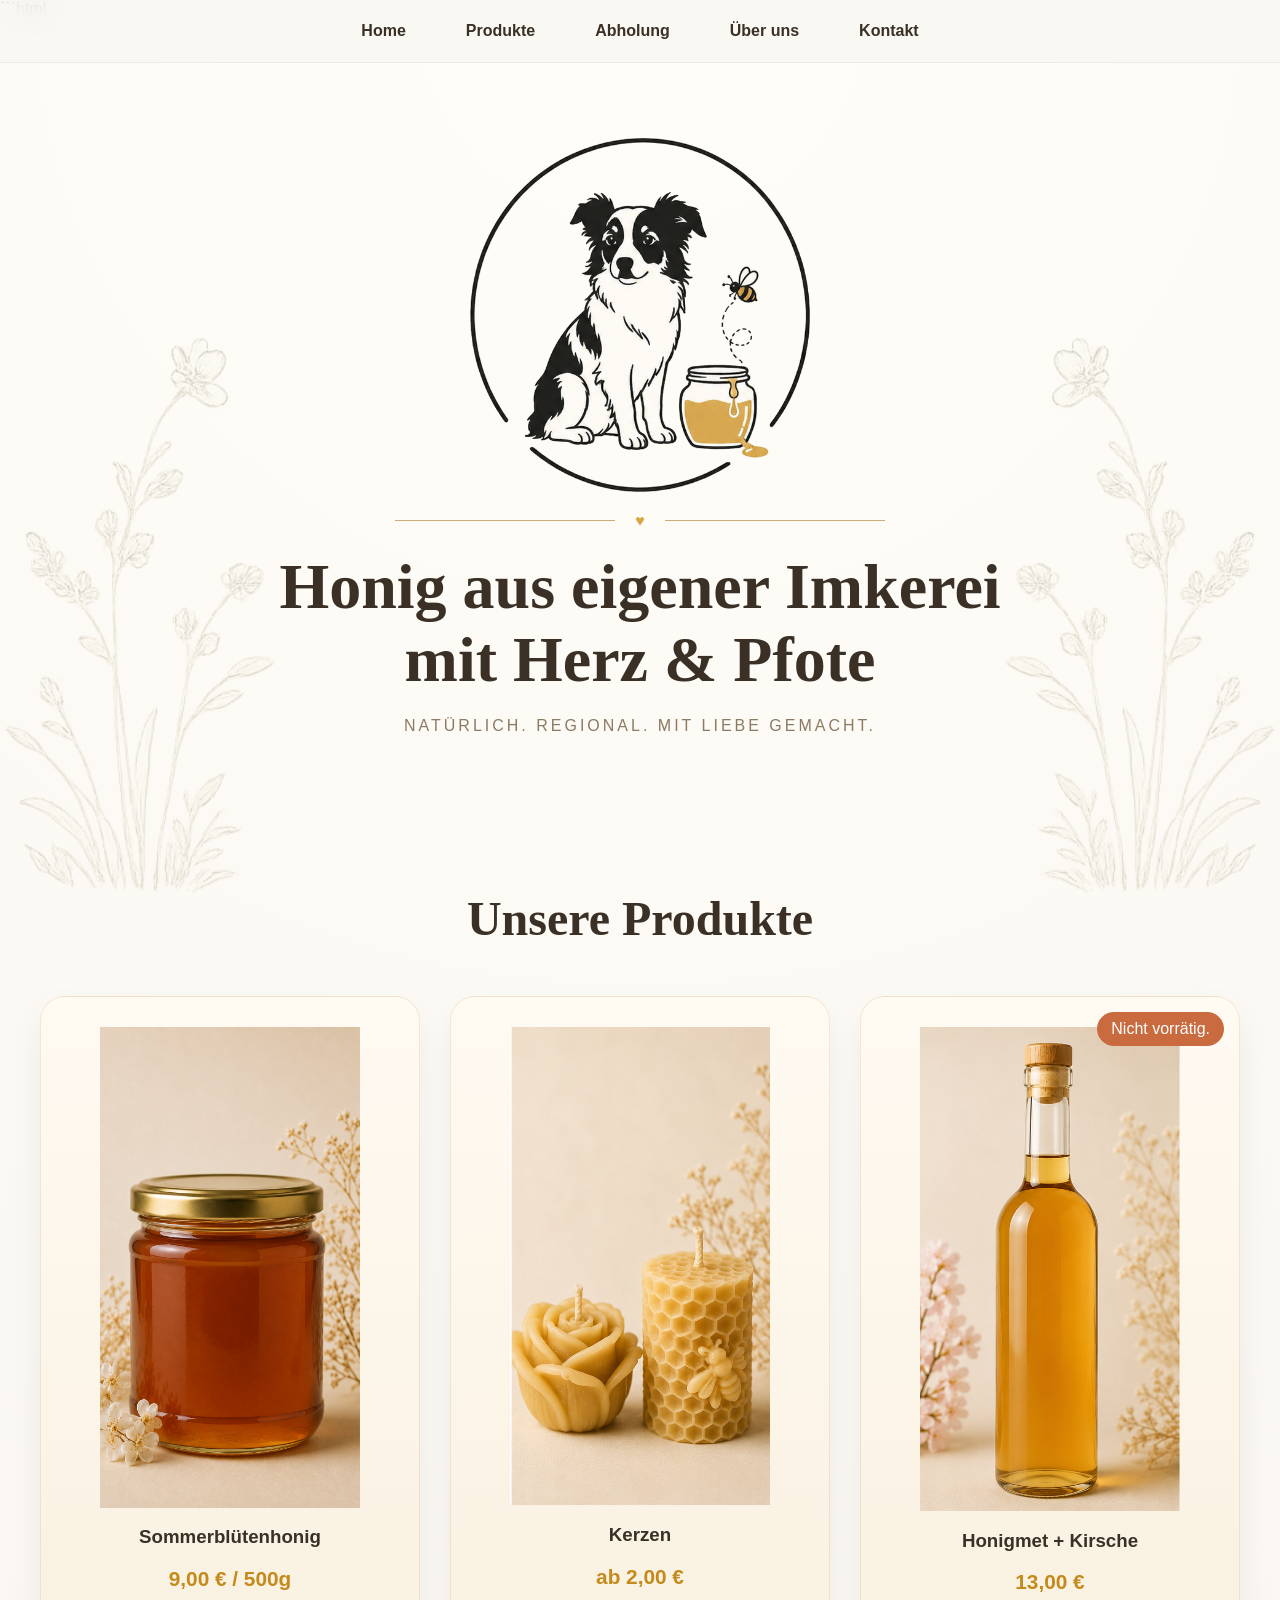
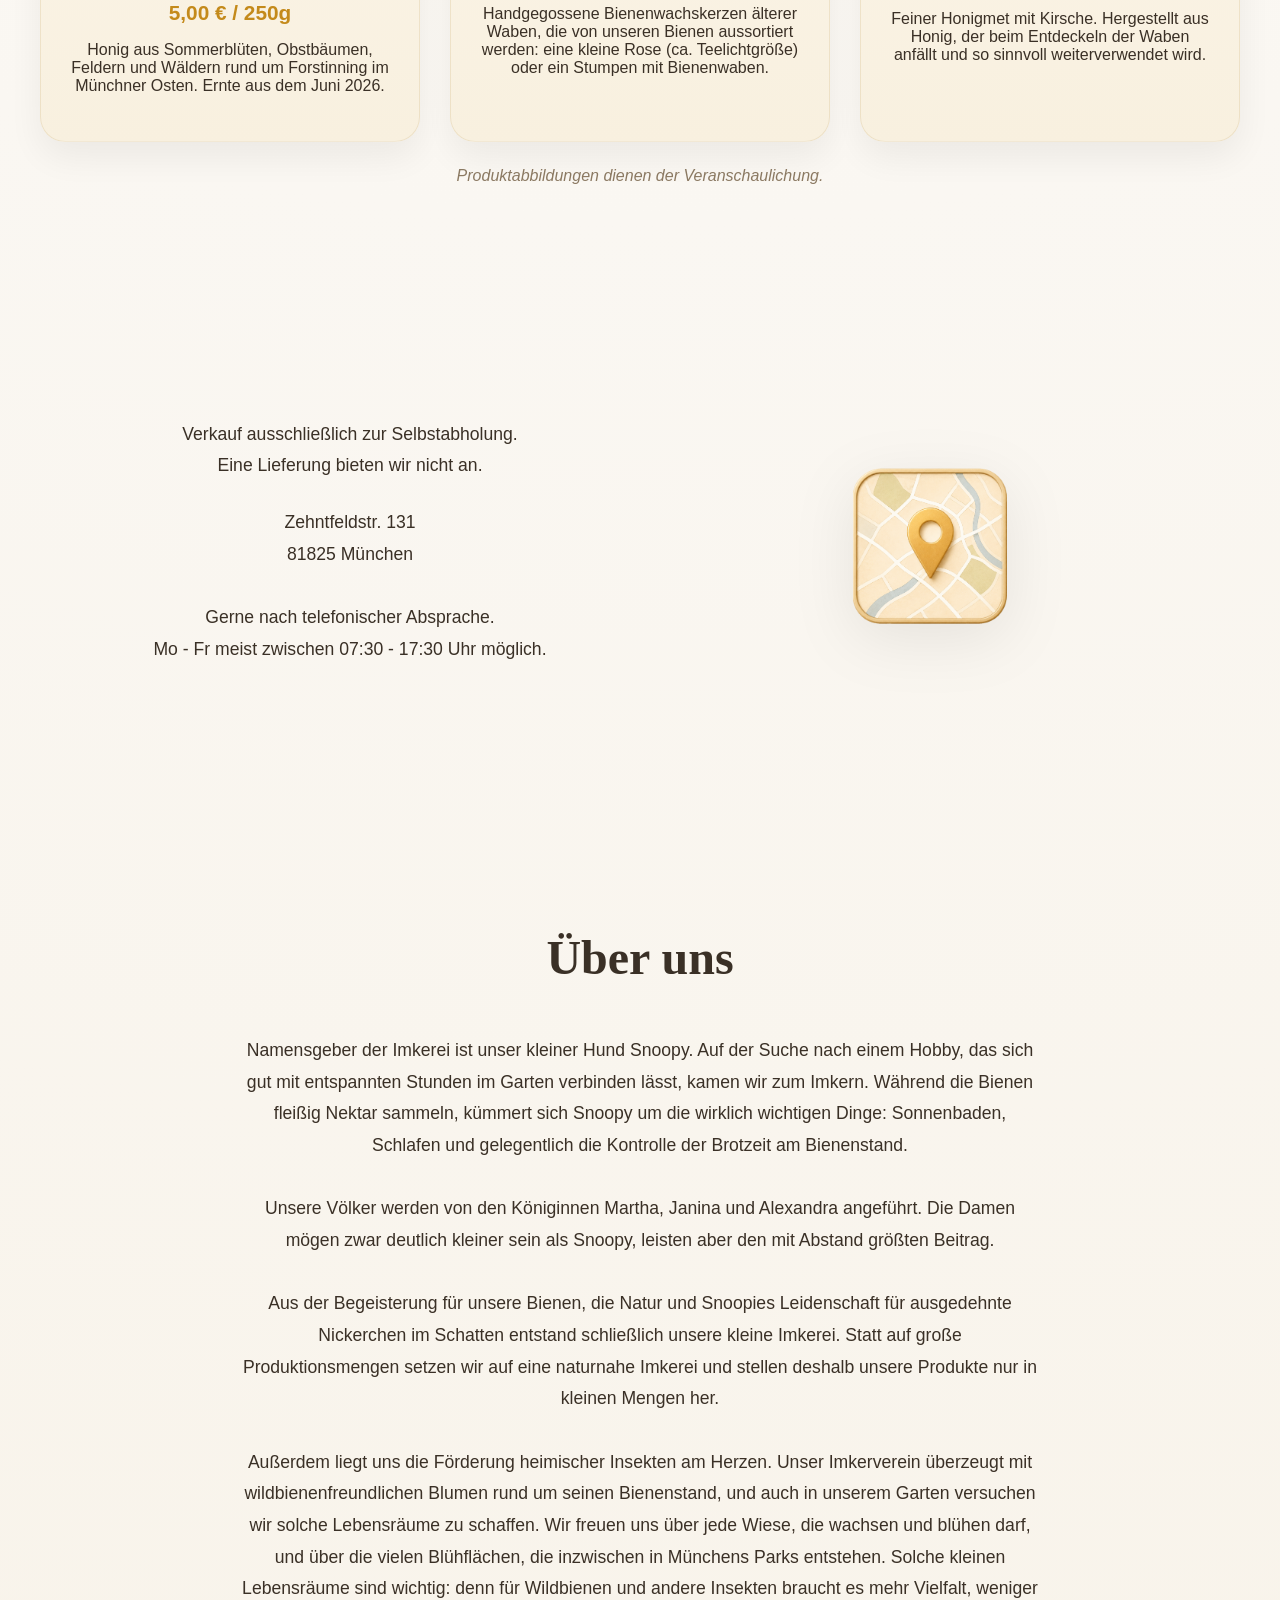
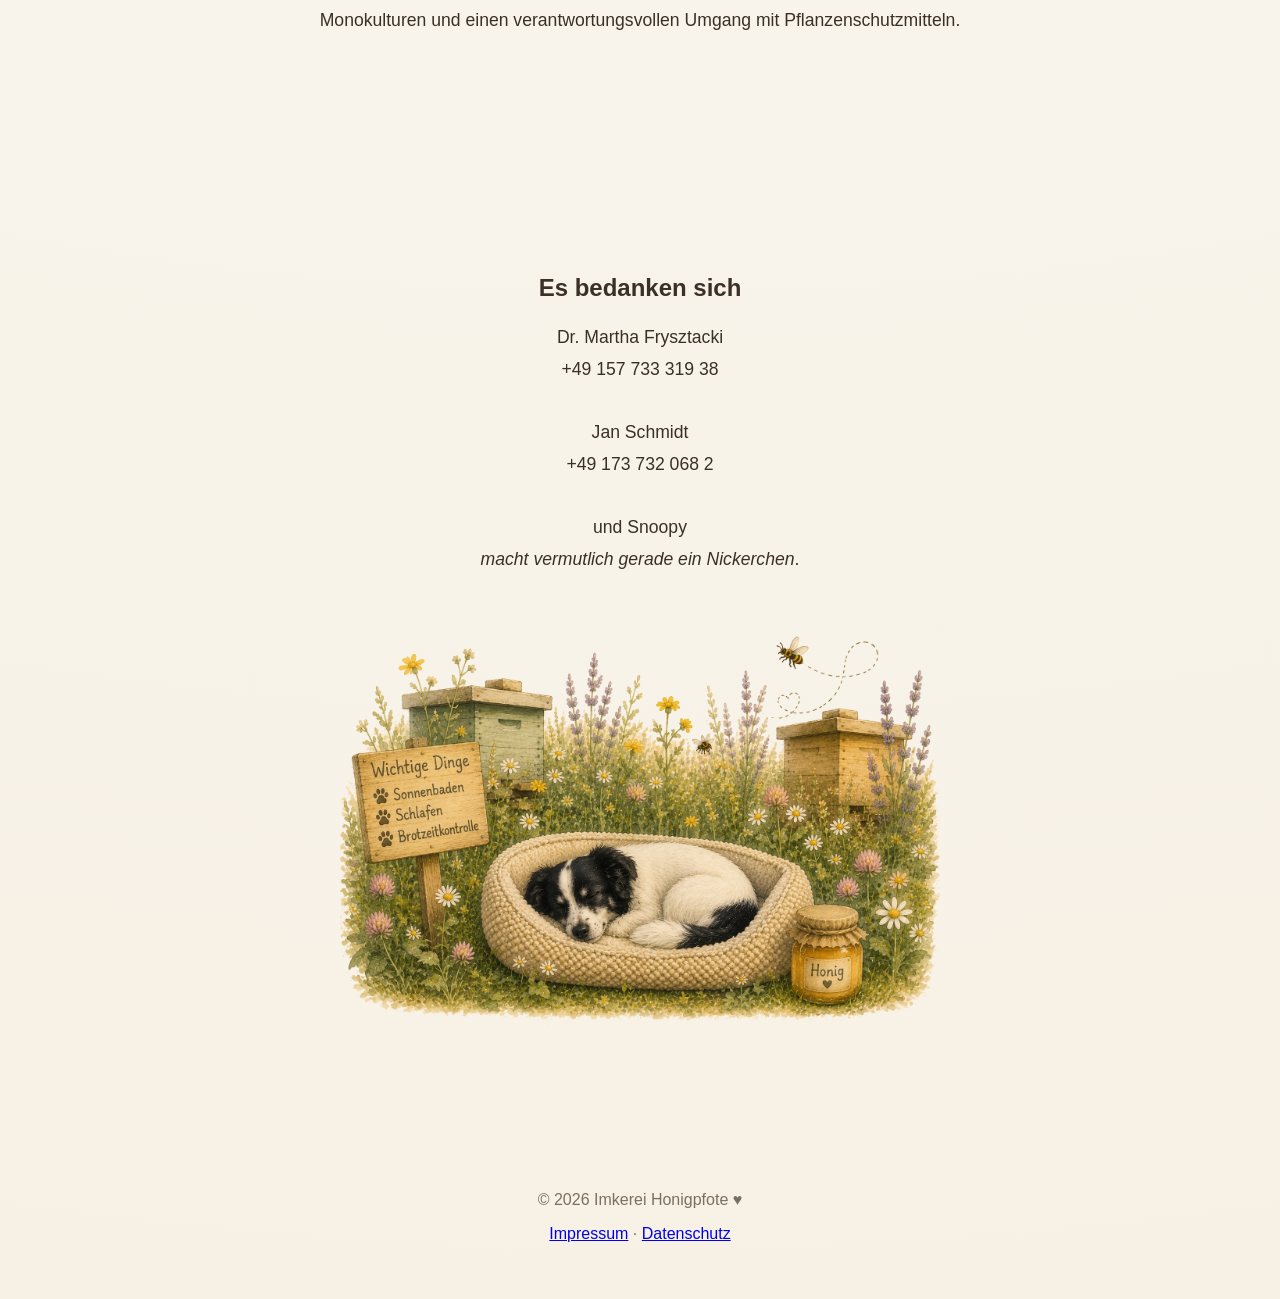
==== commit 3c790a77: "Fix HTML fences and product note" ====
--- a/index.html
+++ b/index.html
@@ -136,8 +136,11 @@
                 </p>
             </article>
 
+        </div>
+
+        <p class="produkt-hinweis">
             <i>Produktabbildungen dienen der Veranschaulichung.</i>
-        </div>
+        </p>
 
     </section>
 
@@ -352,6 +355,9 @@
         met: {
             title: "Unser Honigmet (mit Kirsche)",
             images: [
+                "assets/met-kirsche3.png",
+                "assets/met-kirsche3.png",
+                "assets/met-kirsche3.png"
             ]
         }
     };
@@ -383,4 +389,3 @@
 
 </body>
 </html>
-```
--- a/style.css
+++ b/style.css
@@ -647,4 +647,10 @@
         transform:translateY(-35px) translateX(8px);
     }
 
+}
+
+.produkt-hinweis{
+    text-align:center;
+    margin-top:25px;
+    color:#8c7a63;
 }
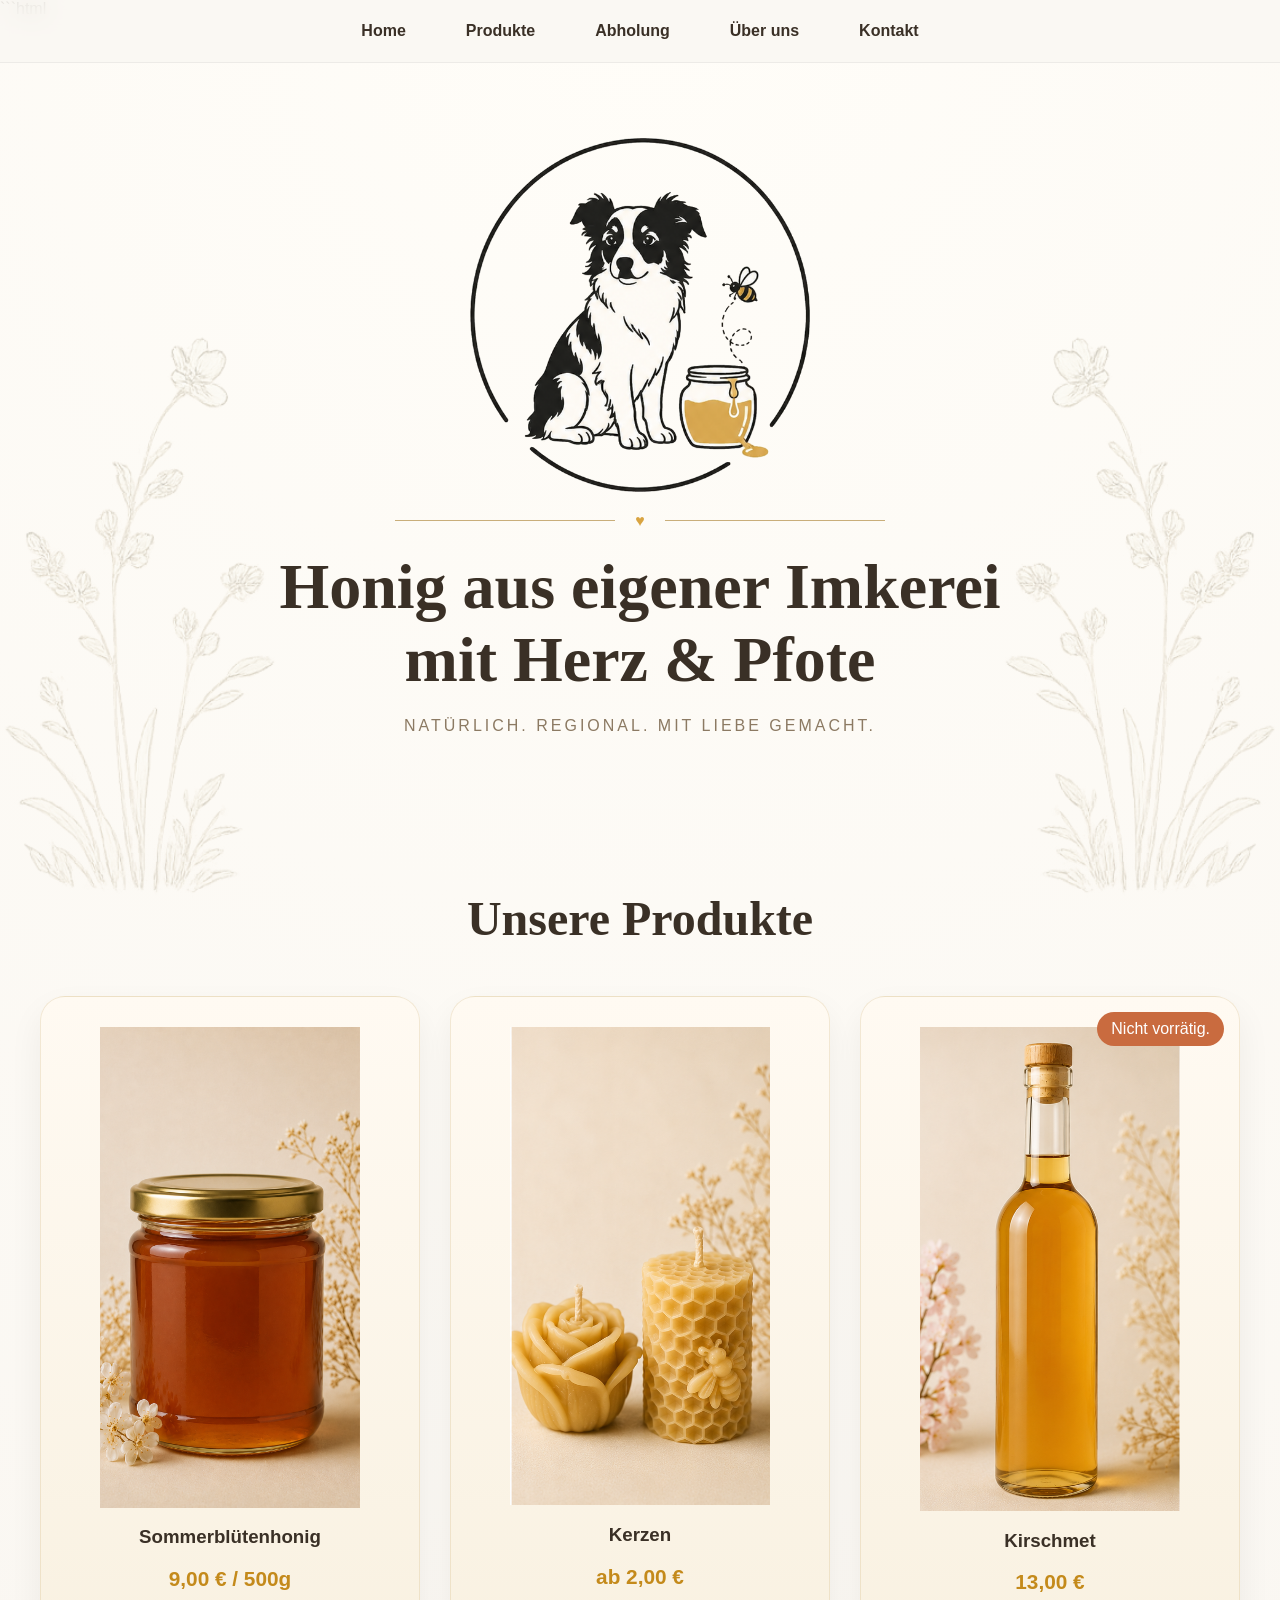
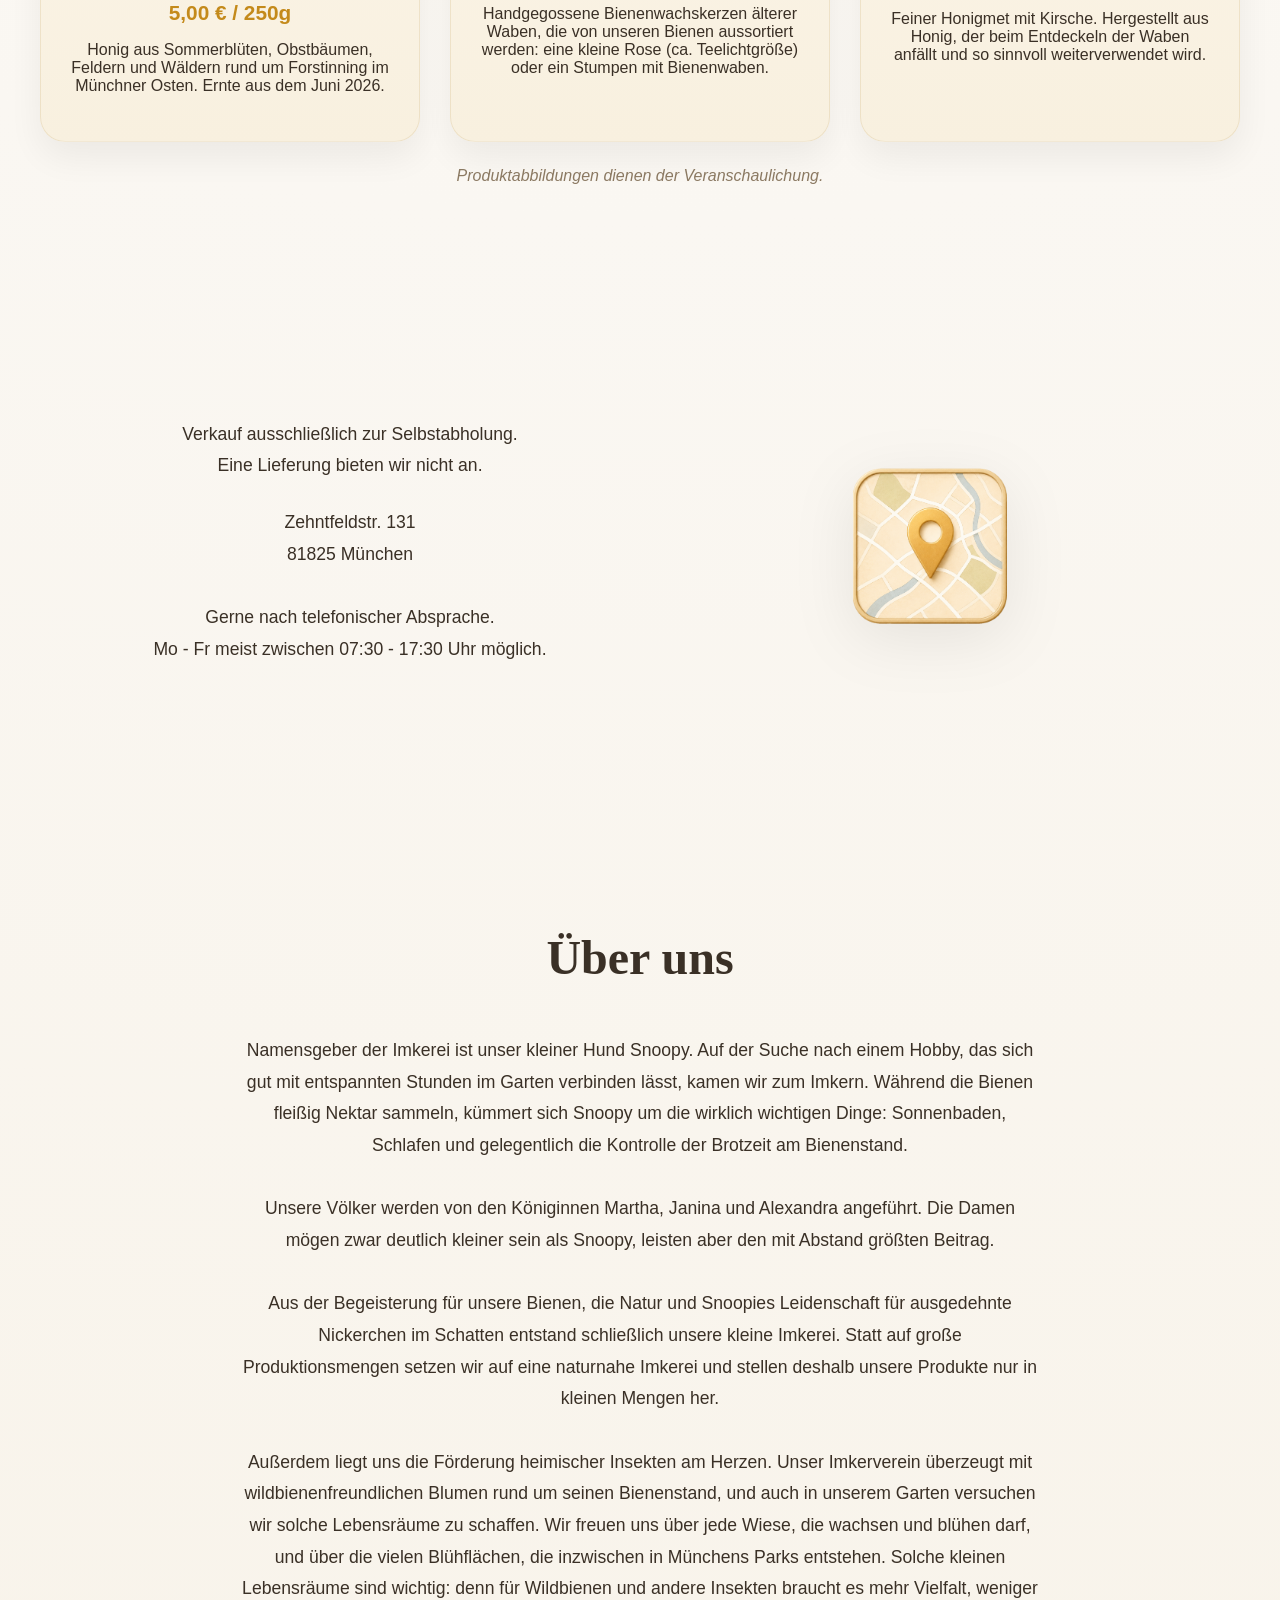
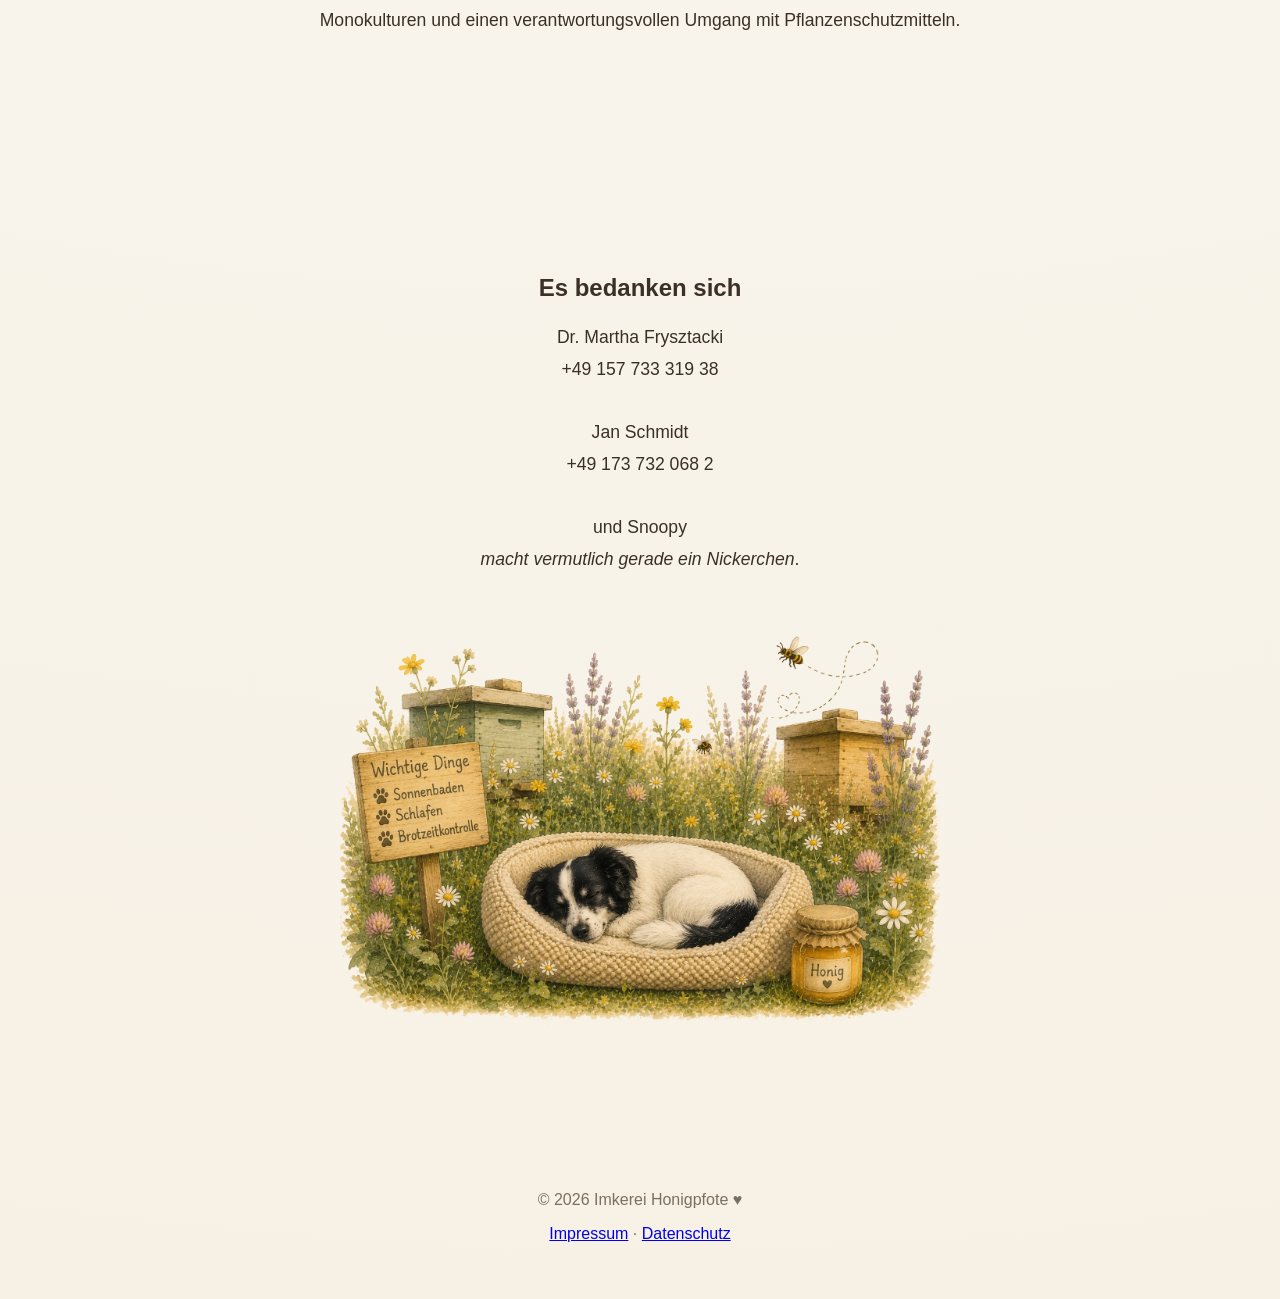
==== commit aa7bc37d: "remove dummy met images" ====
--- a/index.html
+++ b/index.html
@@ -126,7 +126,7 @@
 
                 <img src="assets/met-kirsche3.png" alt="Honigmet mit Kirsche">
 
-                <h3>Honigmet + Kirsche</h3>
+                <h3>Kirschmet</h3>
 
                 <div class="preis">13,00 €</div>
 
@@ -353,11 +353,8 @@
             ]
         },
         met: {
-            title: "Unser Honigmet (mit Kirsche)",
+            title: "Unser Kirschmet reift noch. Wir bitten um Geduld!  🍷 ",
             images: [
-                "assets/met-kirsche3.png",
-                "assets/met-kirsche3.png",
-                "assets/met-kirsche3.png"
             ]
         }
     };
